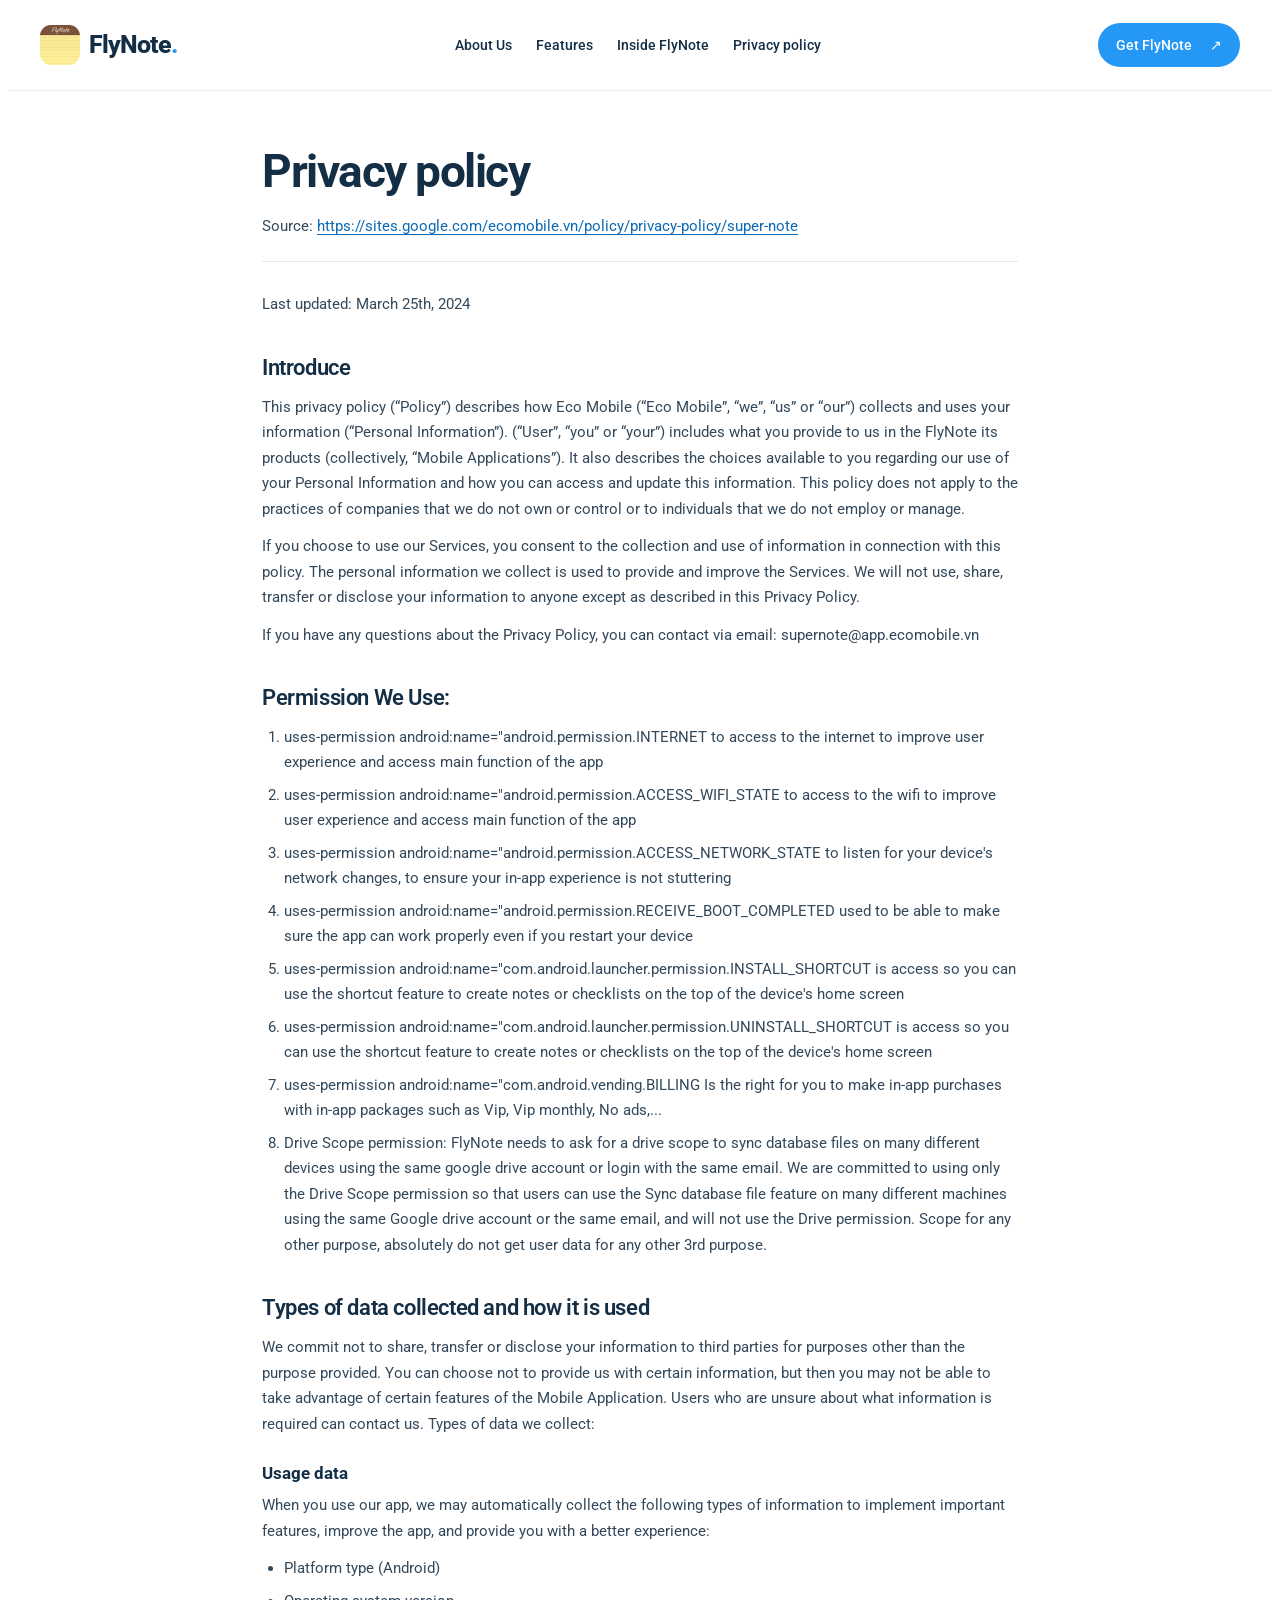
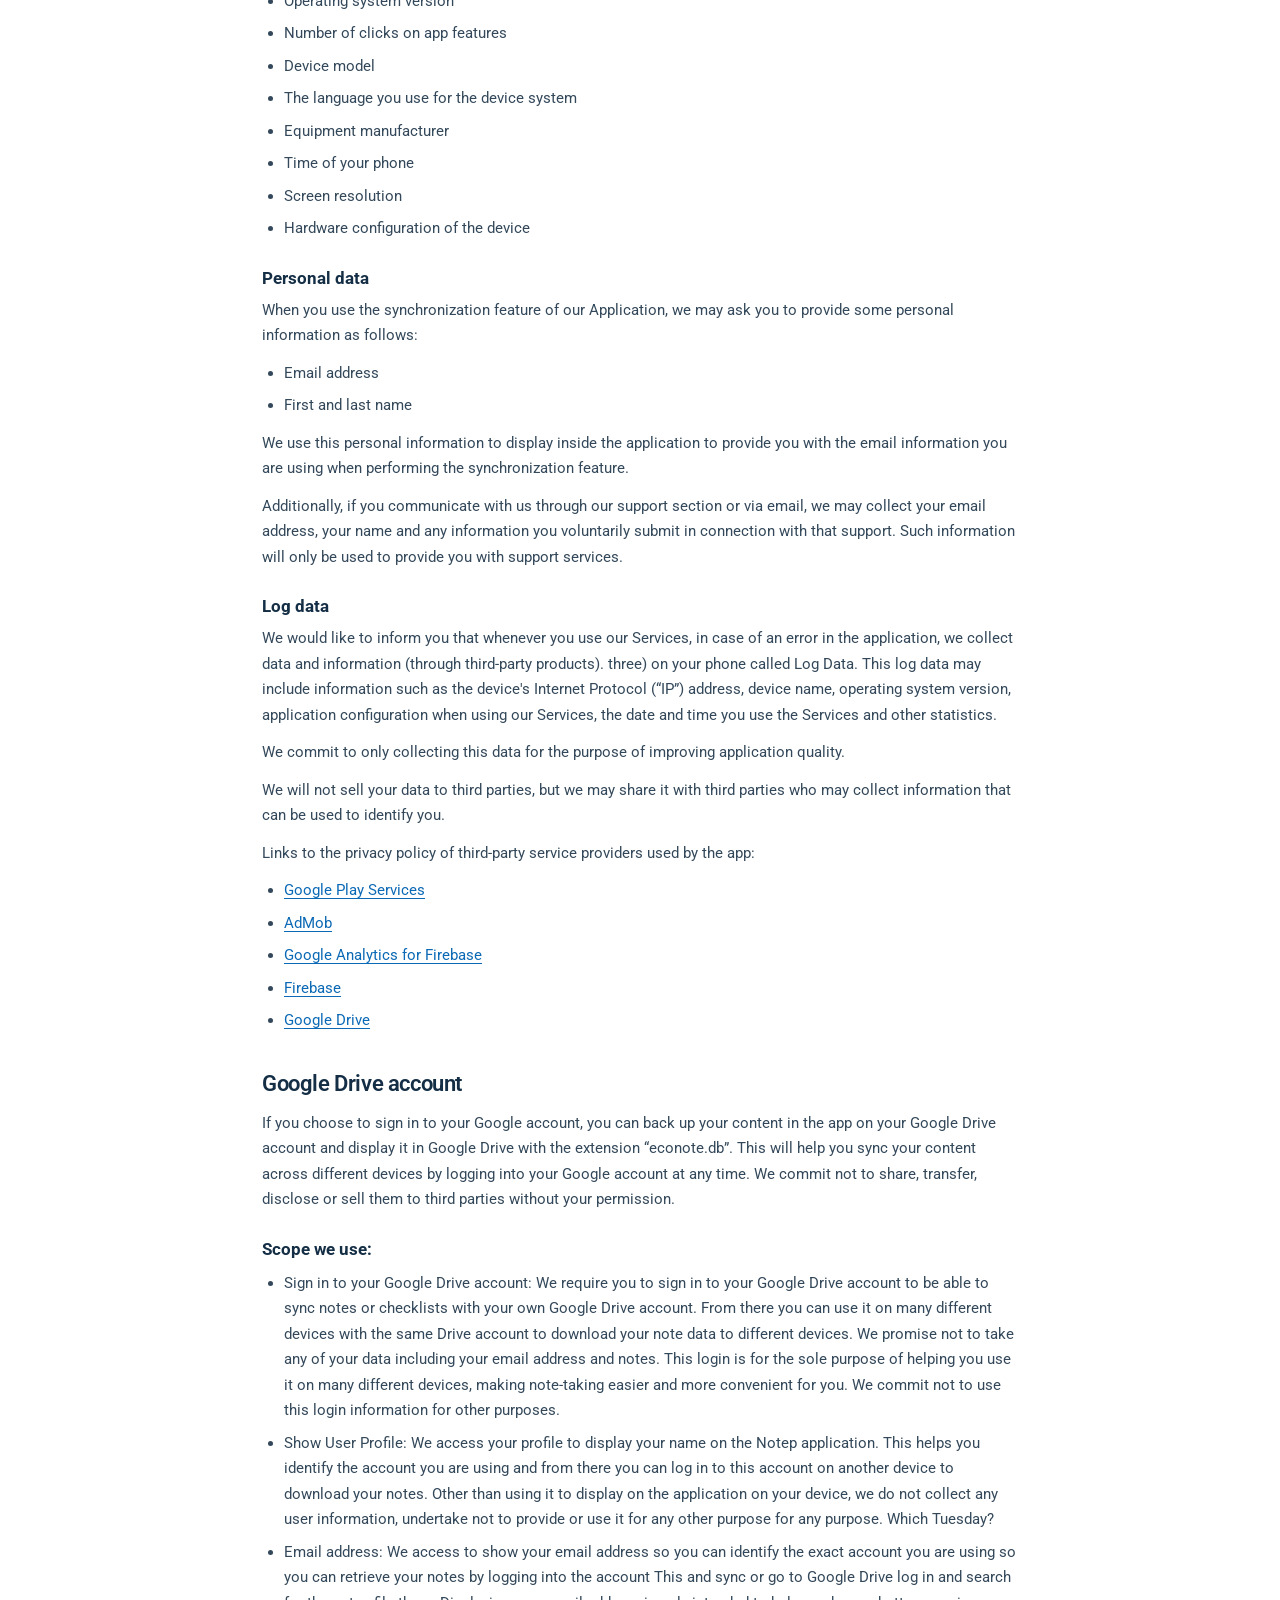
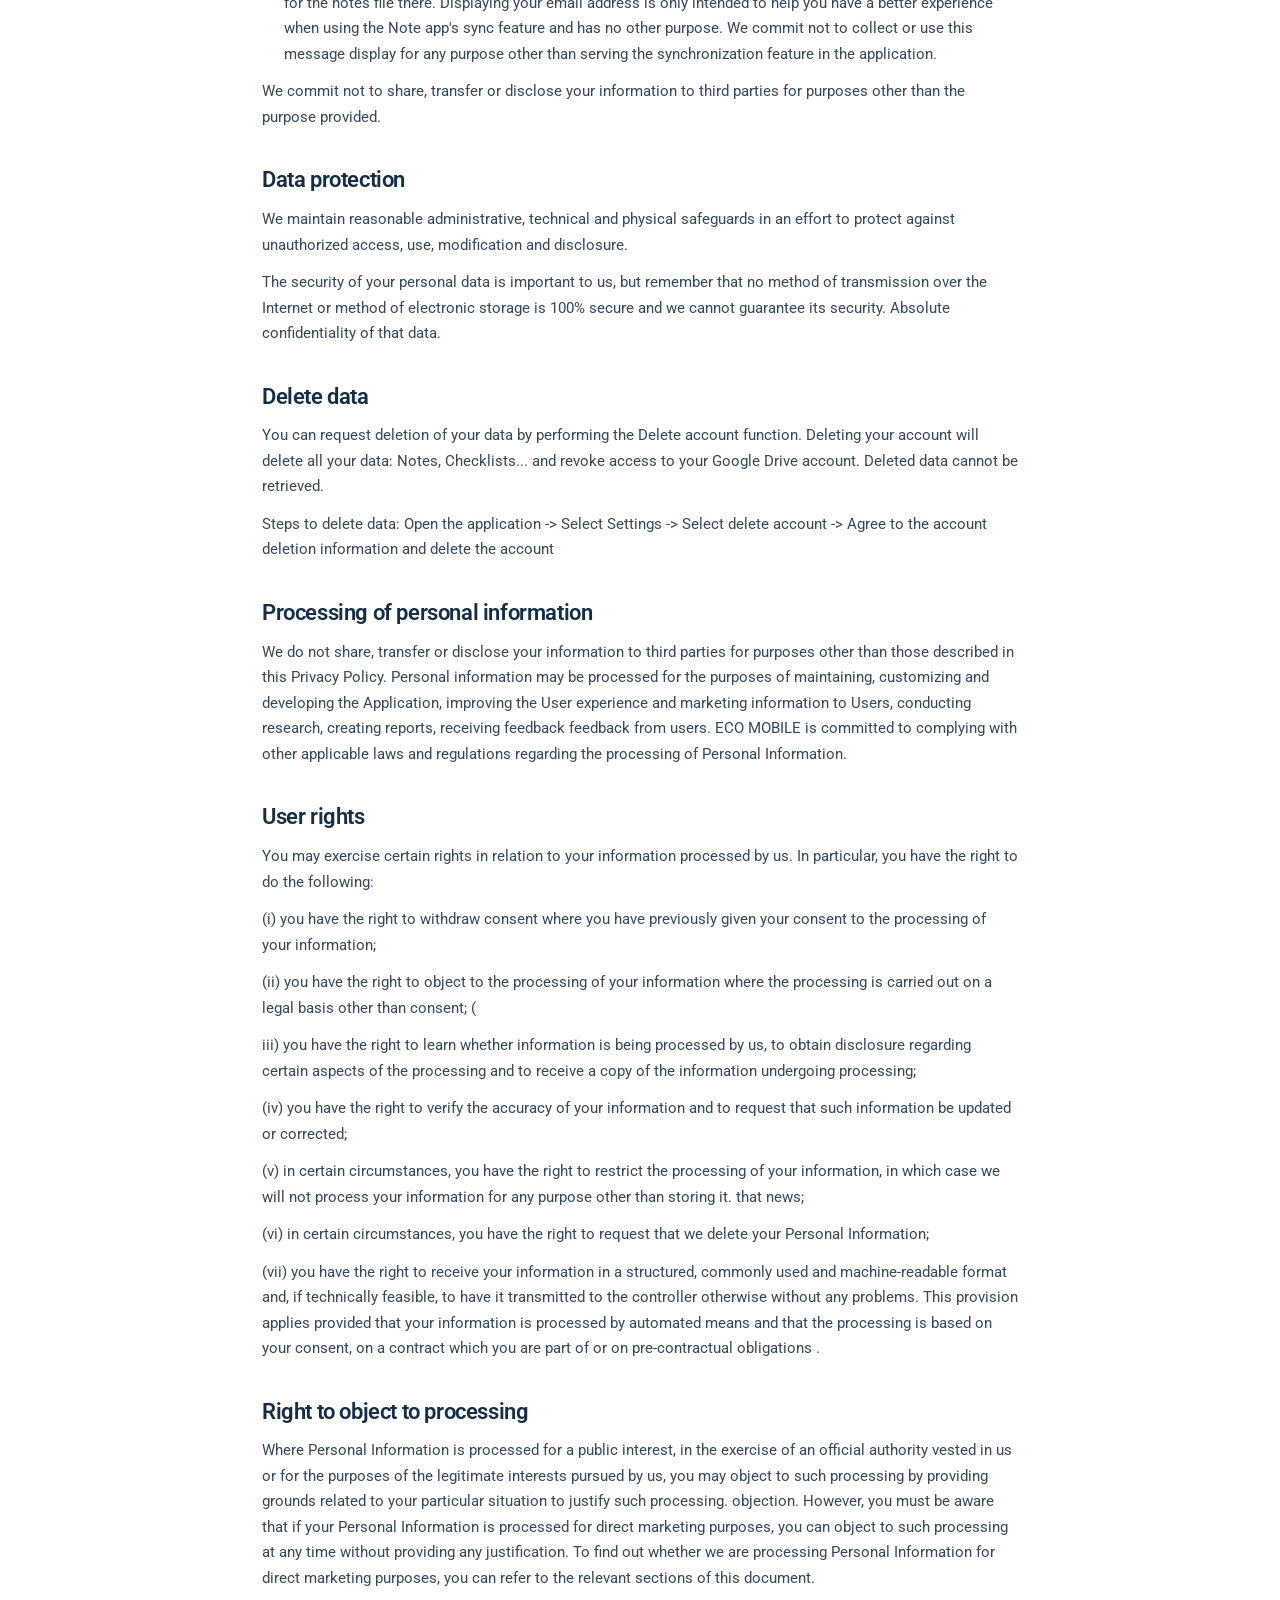
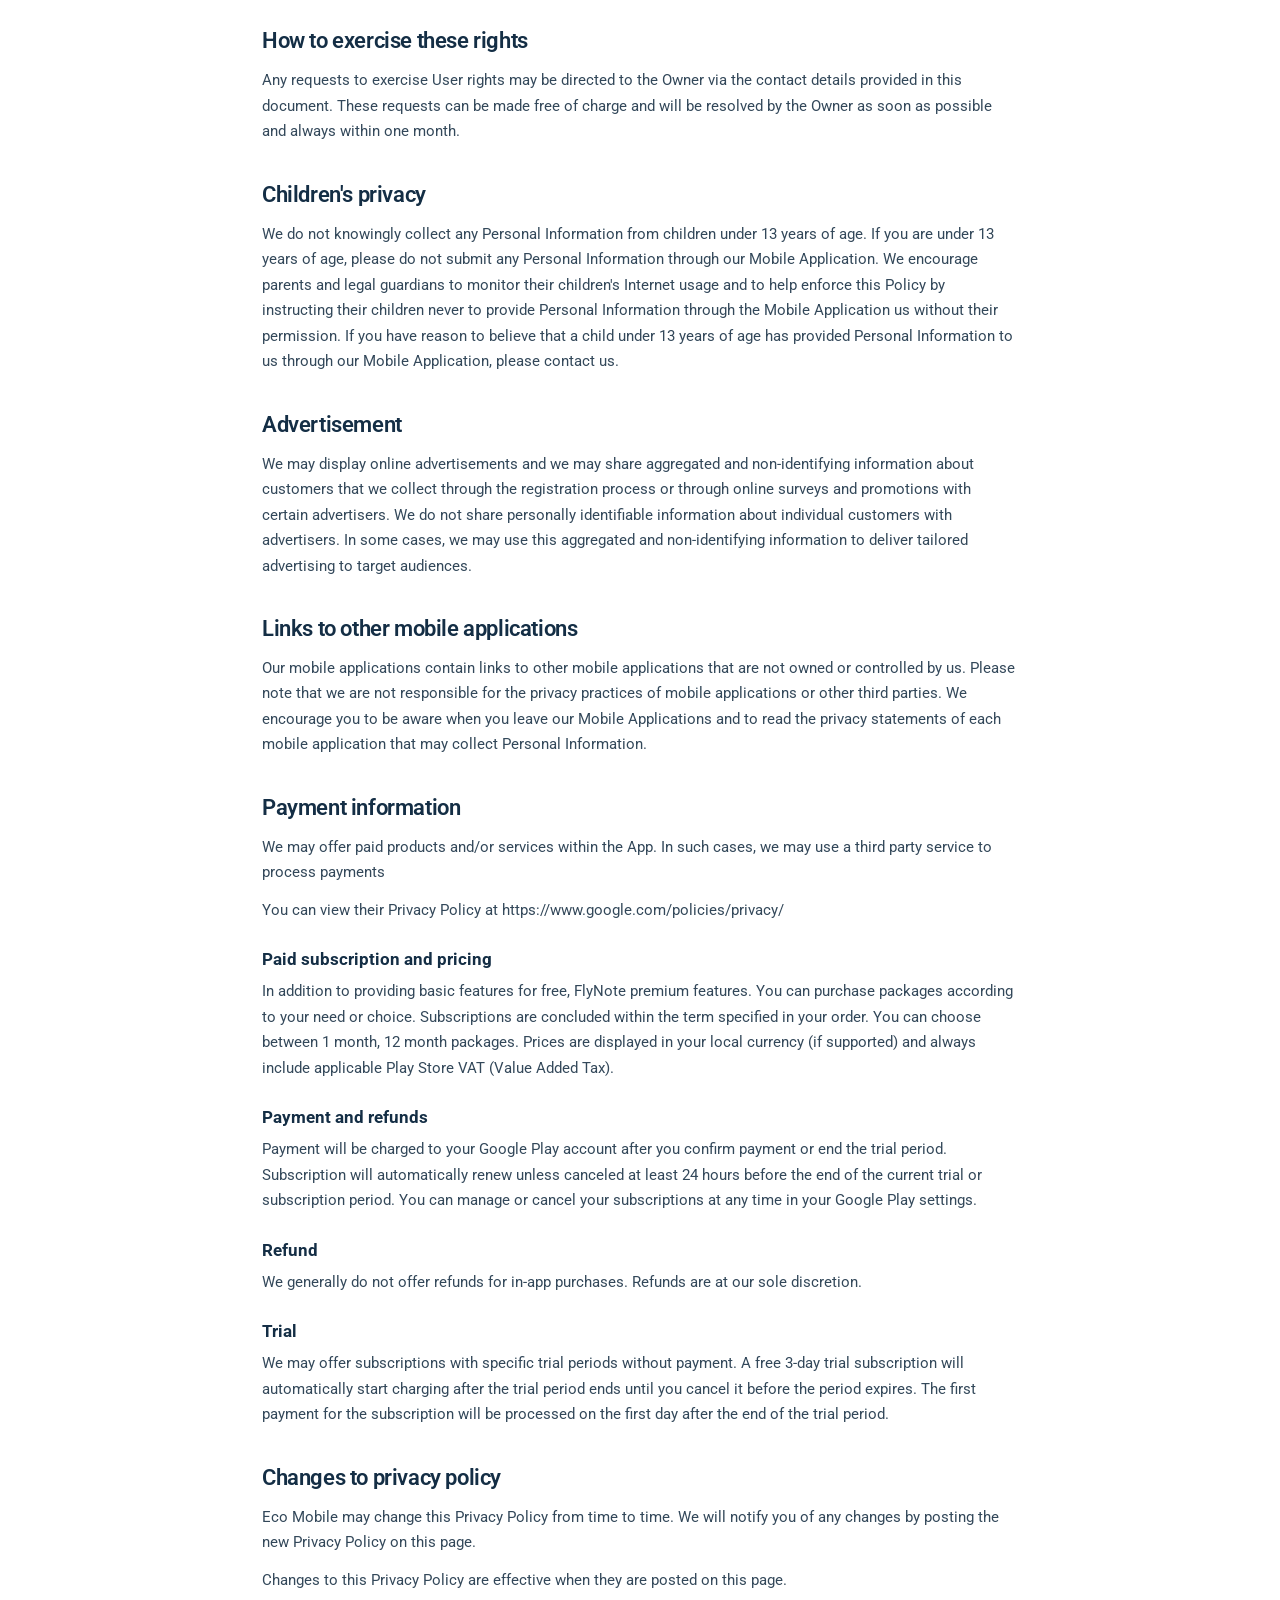
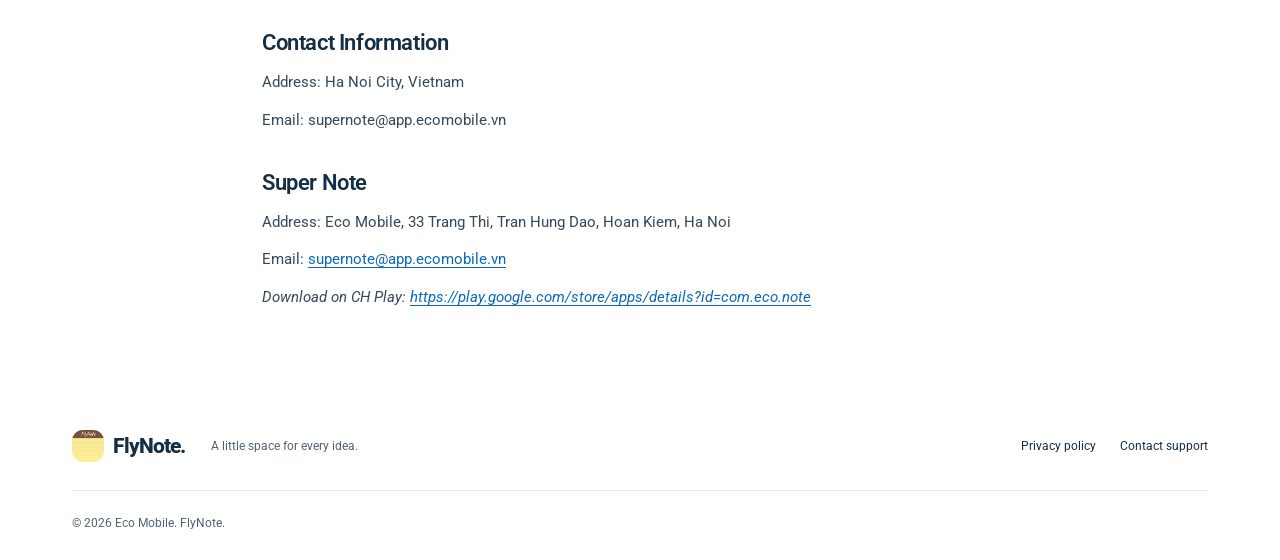
==== privacy-policy/index.html @ f32309ac "Add static /privacy-policy page, link to it from home" ====
<!doctype html>
<html lang="en">
  <head>
    <meta charset="utf-8" />
    <meta name="viewport" content="width=device-width,initial-scale=1" />
    <title>Privacy policy — FlyNote</title>
    <meta name="description" content="FlyNote privacy policy by Eco Mobile: data we collect, permissions we use and how to delete your data." />
    <meta name="theme-color" content="#2597F5" />
    <link rel="icon" href="/images/logo.webp" />
    <link rel="preconnect" href="https://fonts.googleapis.com" />
    <link rel="preconnect" href="https://fonts.gstatic.com" crossorigin />
    <link href="https://fonts.googleapis.com/css2?family=Roboto:wght@400;500;600;700;800&display=swap" rel="stylesheet" />
    <link rel="stylesheet" href="/style.css" />
  </head>
  <body>
    <a class="skip" href="#main">Skip to content</a>
    <header class="header">
      <a class="brand" href="/" aria-label="FlyNote home"
        ><img src="/images/logo.webp" width="40" height="40" alt="" /><span
          >FlyNote<span class="brand-dot">.</span></span
        ></a
      >
      <nav aria-label="Main navigation">
        <a href="/#notes">About Us</a><a href="/#tools">Features</a
        ><a href="/#showcase">Inside FlyNote</a
        ><a href="/privacy-policy" aria-current="page">Privacy policy</a>
      </nav>
      <a class="button small" href="https://play.google.com/store/apps/details?id=com.eco.note"
        >Get FlyNote <span aria-hidden="true">↗</span></a
      >
    </header>
    <main id="main" class="legal wrap">
      <h1>Privacy policy</h1>
      <p class="legal-source">
        Source:
        <a href="https://sites.google.com/ecomobile.vn/policy/privacy-policy/super-note" target="_blank" rel="noopener">https://sites.google.com/ecomobile.vn/policy/privacy-policy/super-note</a>
      </p>
<p>Last updated: March 25th, 2024</p><h2>Introduce</h2><p>This privacy policy (“Policy”) describes how Eco Mobile (“Eco Mobile”, “we”, “us” or “our”) collects and uses your information (“Personal Information”). (“User”, “you” or “your”) includes what you provide to us in the FlyNote its products (collectively, “Mobile Applications”). It also describes the choices available to you regarding our use of your Personal Information and how you can access and update this information. This policy does not apply to the practices of companies that we do not own or control or to individuals that we do not employ or manage.</p><p>If you choose to use our Services, you consent to the collection and use of information in connection with this policy. The personal information we collect is used to provide and improve the Services. We will not use, share, transfer or disclose your information to anyone except as described in this Privacy Policy.</p><p>If you have any questions about the Privacy Policy, you can contact via email: supernote@app.ecomobile.vn</p><h2>Permission We Use:</h2><ol><li><p>uses-permission android:name=&quot;android.permission.INTERNET to access to the internet to improve user experience and access main function of the app</p></li><li><p>uses-permission android:name=&quot;android.permission.ACCESS_WIFI_STATE to access to the wifi to improve user experience and access main function of the app</p></li><li><p>uses-permission android:name=&quot;android.permission.ACCESS_NETWORK_STATE to listen for your device&#39;s network changes, to ensure your in-app experience is not stuttering</p></li><li><p>uses-permission android:name=&quot;android.permission.RECEIVE_BOOT_COMPLETED used to be able to make sure the app can work properly even if you restart your device</p></li><li><p>uses-permission android:name=&quot;com.android.launcher.permission.INSTALL_SHORTCUT is access so you can use the shortcut feature to create notes or checklists on the top of the device&#39;s home screen</p></li><li><p>uses-permission android:name=&quot;com.android.launcher.permission.UNINSTALL_SHORTCUT is access so you can use the shortcut feature to create notes or checklists on the top of the device&#39;s home screen</p></li><li><p>uses-permission android:name=&quot;com.android.vending.BILLING Is the right for you to make in-app purchases with in-app packages such as Vip, Vip monthly, No ads,...</p></li><li><p>Drive Scope permission: FlyNote needs to ask for a drive scope to sync database files on many different devices using the same google drive account or login with the same email. We are committed to using only the Drive Scope permission so that users can use the Sync database file feature on many different machines using the same Google drive account or the same email, and will not use the Drive permission. Scope for any other purpose, absolutely do not get user data for any other 3rd purpose.</p></li></ol><h2>Types of data collected and how it is used</h2><p>We commit not to share, transfer or disclose your information to third parties for purposes other than the purpose provided. You can choose not to provide us with certain information, but then you may not be able to take advantage of certain features of the Mobile Application. Users who are unsure about what information is required can contact us. Types of data we collect:</p><h3>Usage data</h3><p>When you use our app, we may automatically collect the following types of information to implement important features, improve the app, and provide you with a better experience:</p><ul><li><p>Platform type (Android)</p></li><li><p>Operating system version</p></li><li><p>Number of clicks on app features</p></li><li><p>Device model</p></li><li><p>The language you use for the device system</p></li><li><p>Equipment manufacturer</p></li><li><p>Time of your phone</p></li><li><p>Screen resolution</p></li><li><p>Hardware configuration of the device</p></li></ul><h3>Personal data</h3><p>When you use the synchronization feature of our Application, we may ask you to provide some personal information as follows:</p><ul><li><p>Email address</p></li><li><p>First and last name</p></li></ul><p>We use this personal information to display inside the application to provide you with the email information you are using when performing the synchronization feature.</p><p>Additionally, if you communicate with us through our support section or via email, we may collect your email address, your name and any information you voluntarily submit in connection with that support. Such information will only be used to provide you with support services.</p><h3>Log data</h3><p>We would like to inform you that whenever you use our Services, in case of an error in the application, we collect data and information (through third-party products). three) on your phone called Log Data. This log data may include information such as the device&#39;s Internet Protocol (“IP”) address, device name, operating system version, application configuration when using our Services, the date and time you use the Services and other statistics.</p><p>We commit to only collecting this data for the purpose of improving application quality.</p><p>We will not sell your data to third parties, but we may share it with third parties who may collect information that can be used to identify you.</p><p>Links to the privacy policy of third-party service providers used by the app:</p><ul><li><p><a href="https://policies.google.com/privacy" target="_blank" rel="noopener">Google Play Services</a></p></li><li><p><a href="https://support.google.com/admob/answer/6128543" target="_blank" rel="noopener">AdMob</a></p></li><li><p><a href="https://firebase.google.com/policies/analytics" target="_blank" rel="noopener">Google Analytics for Firebase</a></p></li><li><p><a href="https://firebase.google.com/support/privacy/" target="_blank" rel="noopener">Firebase</a></p></li><li><p><a href="https://support.google.com/drive/answer/2450387" target="_blank" rel="noopener">Google Drive</a></p></li></ul><h2>Google Drive account</h2><p>If you choose to sign in to your Google account, you can back up your content in the app on your Google Drive account and display it in Google Drive with the extension “econote.db”. This will help you sync your content across different devices by logging into your Google account at any time. We commit not to share, transfer, disclose or sell them to third parties without your permission.</p><h3>Scope we use:</h3><ul><li><p>Sign in to your Google Drive account: We require you to sign in to your Google Drive account to be able to sync notes or checklists with your own Google Drive account. From there you can use it on many different devices with the same Drive account to download your note data to different devices. We promise not to take any of your data including your email address and notes. This login is for the sole purpose of helping you use it on many different devices, making note-taking easier and more convenient for you. We commit not to use this login information for other purposes.</p></li><li><p>Show User Profile: We access your profile to display your name on the Notep application. This helps you identify the account you are using and from there you can log in to this account on another device to download your notes. Other than using it to display on the application on your device, we do not collect any user information, undertake not to provide or use it for any other purpose for any purpose. Which Tuesday?</p></li><li><p>Email address: We access to show your email address so you can identify the exact account you are using so you can retrieve your notes by logging into the account This and sync or go to Google Drive log in and search for the notes file there. Displaying your email address is only intended to help you have a better experience when using the Note app&#39;s sync feature and has no other purpose. We commit not to collect or use this message display for any purpose other than serving the synchronization feature in the application.</p></li></ul><p>We commit not to share, transfer or disclose your information to third parties for purposes other than the purpose provided.</p><h2>Data protection</h2><p>We maintain reasonable administrative, technical and physical safeguards in an effort to protect against unauthorized access, use, modification and disclosure.</p><p>The security of your personal data is important to us, but remember that no method of transmission over the Internet or method of electronic storage is 100% secure and we cannot guarantee its security. Absolute confidentiality of that data.</p><h2>Delete data</h2><p>You can request deletion of your data by performing the Delete account function. Deleting your account will delete all your data: Notes, Checklists... and revoke access to your Google Drive account. Deleted data cannot be retrieved.</p><p>Steps to delete data: Open the application -&gt; Select Settings -&gt; Select delete account -&gt; Agree to the account deletion information and delete the account</p><h2>Processing of personal information</h2><p>We do not share, transfer or disclose your information to third parties for purposes other than those described in this Privacy Policy. Personal information may be processed for the purposes of maintaining, customizing and developing the Application, improving the User experience and marketing information to Users, conducting research, creating reports, receiving feedback feedback from users. ECO MOBILE is committed to complying with other applicable laws and regulations regarding the processing of Personal Information.</p><h2>User rights</h2><p>You may exercise certain rights in relation to your information processed by us. In particular, you have the right to do the following:</p><p>(i) you have the right to withdraw consent where you have previously given your consent to the processing of your information;</p><p>(ii) you have the right to object to the processing of your information where the processing is carried out on a legal basis other than consent; (</p><p>iii) you have the right to learn whether information is being processed by us, to obtain disclosure regarding certain aspects of the processing and to receive a copy of the information undergoing processing;</p><p>(iv) you have the right to verify the accuracy of your information and to request that such information be updated or corrected;</p><p>(v) in certain circumstances, you have the right to restrict the processing of your information, in which case we will not process your information for any purpose other than storing it. that news;</p><p>(vi) in certain circumstances, you have the right to request that we delete your Personal Information;</p><p>(vii) you have the right to receive your information in a structured, commonly used and machine-readable format and, if technically feasible, to have it transmitted to the controller otherwise without any problems. This provision applies provided that your information is processed by automated means and that the processing is based on your consent, on a contract which you are part of or on pre-contractual obligations .</p><h2>Right to object to processing</h2><p>Where Personal Information is processed for a public interest, in the exercise of an official authority vested in us or for the purposes of the legitimate interests pursued by us, you may object to such processing by providing grounds related to your particular situation to justify such processing. objection. However, you must be aware that if your Personal Information is processed for direct marketing purposes, you can object to such processing at any time without providing any justification. To find out whether we are processing Personal Information for direct marketing purposes, you can refer to the relevant sections of this document.</p><h2>How to exercise these rights</h2><p>Any requests to exercise User rights may be directed to the Owner via the contact details provided in this document. These requests can be made free of charge and will be resolved by the Owner as soon as possible and always within one month.</p><h2>Children&#39;s privacy</h2><p>We do not knowingly collect any Personal Information from children under 13 years of age. If you are under 13 years of age, please do not submit any Personal Information through our Mobile Application. We encourage parents and legal guardians to monitor their children&#39;s Internet usage and to help enforce this Policy by instructing their children never to provide Personal Information through the Mobile Application us without their permission. If you have reason to believe that a child under 13 years of age has provided Personal Information to us through our Mobile Application, please contact us.</p><h2>Advertisement</h2><p>We may display online advertisements and we may share aggregated and non-identifying information about customers that we collect through the registration process or through online surveys and promotions with certain advertisers. We do not share personally identifiable information about individual customers with advertisers. In some cases, we may use this aggregated and non-identifying information to deliver tailored advertising to target audiences.</p><h2>Links to other mobile applications</h2><p>Our mobile applications contain links to other mobile applications that are not owned or controlled by us. Please note that we are not responsible for the privacy practices of mobile applications or other third parties. We encourage you to be aware when you leave our Mobile Applications and to read the privacy statements of each mobile application that may collect Personal Information.</p><h2>Payment information</h2><p>We may offer paid products and/or services within the App. In such cases, we may use a third party service to process payments</p><p>You can view their Privacy Policy at https://www.google.com/policies/privacy/</p><h3>Paid subscription and pricing</h3><p>In addition to providing basic features for free, FlyNote premium features. You can purchase packages according to your need or choice. Subscriptions are concluded within the term specified in your order. You can choose between 1 month, 12 month packages. Prices are displayed in your local currency (if supported) and always include applicable Play Store VAT (Value Added Tax).</p><h3>Payment and refunds</h3><p>Payment will be charged to your Google Play account after you confirm payment or end the trial period. Subscription will automatically renew unless canceled at least 24 hours before the end of the current trial or subscription period. You can manage or cancel your subscriptions at any time in your Google Play settings.</p><h3>Refund</h3><p>We generally do not offer refunds for in-app purchases. Refunds are at our sole discretion.</p><h3>Trial</h3><p>We may offer subscriptions with specific trial periods without payment. A free 3-day trial subscription will automatically start charging after the trial period ends until you cancel it before the period expires. The first payment for the subscription will be processed on the first day after the end of the trial period.</p><h2>Changes to privacy policy</h2><p>Eco Mobile may change this Privacy Policy from time to time. We will notify you of any changes by posting the new Privacy Policy on this page.</p><p>Changes to this Privacy Policy are effective when they are posted on this page.</p><h2>Contact Information</h2><p>Address: Ha Noi City, Vietnam </p><p>Email: supernote@app.ecomobile.vn</p><h2>Super Note </h2><p>Address: Eco Mobile, 33 Trang Thi, Tran Hung Dao, Hoan Kiem, Ha Noi</p><p>Email: <a href="mailto:supernote@app.ecomobile.vn" target="_blank" rel="noopener">supernote@app.ecomobile.vn</a></p><p class="legal-note">Download on CH Play: <a href="https://play.google.com/store/apps/details?id=com.eco.note" target="_blank" rel="noopener">https://play.google.com/store/apps/details?id=com.eco.note</a></p>
    </main>
    <footer class="wrap">
      <div class="footer-top">
        <a class="brand" href="/"
          ><img src="/images/logo.webp" width="32" height="32" alt="" /><span
            >FlyNote.</span
          ></a
        >
        <p>A little space for every idea.</p>
        <div>
          <a href="/privacy-policy">Privacy policy</a
          ><a href="mailto:supernote@app.ecomobile.vn">Contact support</a>
        </div>
      </div>
      <div class="footer-bottom"><span>© 2026 Eco Mobile. FlyNote.</span></div>
    </footer>
  </body>
</html>
---- style.css ----
:root {
  --main: #2597f5;
  --cream: #fff2d6;
  --pale: #d3eafd;
  --sky: #46adff;
  --yellow: #ffb71b;
  --white: #fff;
  --ink: #142e45;
  --muted: #516272;
  --heading-l: 700 1.5rem/2.5rem Roboto, sans-serif;
  --heading-m: 700 1.25rem/2rem Roboto, sans-serif;
  --heading-s: 700 1.0625rem/1.25rem Roboto, sans-serif;
  --heading-xs: 700 0.875rem/1.125rem Roboto, sans-serif;
  --body: 400 1rem/1.25rem Roboto, sans-serif;
  --body-small: 400 0.75rem/1rem Roboto, sans-serif;
  --caption: 400 0.75rem/1.125rem Roboto, sans-serif;
  --caption-small: 400 0.625rem/1rem Roboto, sans-serif;
  --button: 500 1.125rem/1.5rem Roboto, sans-serif;
  --button-medium: 500 0.875rem/1.25rem Roboto, sans-serif;
  --button-small: 500 0.75rem/1.5rem Roboto, sans-serif;
  --placeholder: 400 0.875rem/1.125rem Roboto, sans-serif;
}
* {
  box-sizing: border-box;
}
html {
  scroll-behavior: smooth;
  scroll-padding-top: 100px;
}
body {
  margin: 0;
  color: var(--ink);
  background: white;
  font-family: Roboto, Arial, sans-serif;
  font-size: 16px;
  line-height: 1.5;
}
a {
  color: inherit;
  text-decoration: none;
}
a:focus-visible {
  outline: 3px solid #105c9c;
  outline-offset: 5px;
}
img {
  display: block;
  max-width: 100%;
  height: auto;
}
h1,
h2,
h3,
h4,
p {
  margin: 0;
}
button,
a {
  -webkit-tap-highlight-color: transparent;
}
.wrap {
  max-width: 1200px;
  margin: 0 auto;
  padding-left: 32px;
  padding-right: 32px;
}
.skip {
  position: absolute;
  left: 12px;
  top: -80px;
  background: var(--ink);
  color: white;
  padding: 12px;
  z-index: 100;
}
.skip:focus {
  top: 10px;
}
.header {
  max-width: 1264px;
  padding: 23px 32px;
  margin: auto;
  display: flex;
  align-items: center;
  justify-content: space-between;
  gap: 28px;
  border-bottom: 1px solid #e8edf0;
}
.brand {
  display: flex;
  align-items: center;
  gap: 9px;
  font-size: 25px;
  font-weight: 800;
  letter-spacing: -1px;
  white-space: nowrap;
}
.brand img {
  border-radius: 11px;
}
.brand-dot {
  color: var(--main);
}
nav {
  display: flex;
  gap: 32px;
  font-size: 14px;
  font-weight: 500;
}
nav a:hover,
.text-link:hover,
footer a:hover {
  color: #0b69b5;
}
.button {
  background: var(--main);
  color: #102c43;
  display: inline-flex;
  align-items: center;
  justify-content: center;
  gap: 25px;
  padding: 17px 24px;
  border-radius: 9px;
  font: var(--button);
  white-space: normal;
  transition:
    background 0.15s,
    transform 0.15s;
  text-align: center;
}
.button:hover {
  background: #55aff8;
  transform: translateY(-2px);
}
.button.small {
  font: var(--button-medium);
  padding: 12px 18px;
  gap: 18px;
}
.hero {
  display: grid;
  grid-template-columns: 1.05fr 1fr;
  gap: 60px;
  padding-top: 66px;
  padding-bottom: 62px;
  align-items: center;
}
.eyebrow {
  font-size: 12px;
  line-height: 18px;
  font-weight: 700;
  letter-spacing: 1.65px;
  display: flex;
  align-items: center;
  gap: 10px;
}
.tiny-line {
  height: 2px;
  width: 25px;
  background: var(--main);
}
h1 {
  font-size: clamp(42px, 4.65vw, 66px);
  line-height: 1.06;
  letter-spacing: -3px;
  font-weight: 700;
  margin: 23px 0;
}
h1 span {
  color: #157ccf;
}
p.intro {
  font-size: 17px;
  line-height: 1.65;
  color: var(--muted);
  max-width: 435px;
}
.hero-actions {
  display: flex;
  gap: 24px;
  align-items: center;
  margin-top: 31px;
}
.text-link {
  font-size: 14px;
  font-weight: 600;
  display: inline-flex;
  align-items: center;
  gap: 12px;
}
.hero-bottom {
  display: flex;
  align-items: center;
  gap: 11px;
  border-top: 1px solid #e3e9ed;
  padding-top: 24px;
  margin-top: 37px;
}
.hero-bottom img {
  border-radius: 10px;
}
.hero-bottom p {
  font-size: 12px;
  line-height: 1.6;
}
.hero-bottom strong {
  font-weight: 500;
}
.hero-bottom span {
  color: var(--muted);
}
.hero-visual {
  background: var(--pale);
  border-radius: 24px;
  padding: 24px 24px 20px;
  min-width: 0;
}
.visual-top,
.visual-bottom {
  display: flex;
  justify-content: space-between;
  align-items: center;
  gap: 16px;
}
.visual-top {
  font-size: 10px;
  font-weight: 700;
  letter-spacing: 1.5px;
}
.visual-top > span:last-child {
  font-size: 33px;
  color: #136cae;
  line-height: 1;
}
.product-image {
  margin: 20px auto;
  max-width: 260px;
  border-radius: 18px;
  overflow: hidden;
  box-shadow: 0 16px 35px #2c64961f;
}
.product-image img {
  width: 100%;
  height: auto;
}
.visual-bottom {
  font-size: 11px;
  font-weight: 500;
}
.feature-strip {
  border-top: 1px solid #e1eaf1;
  border-bottom: 1px solid #e1eaf1;
  padding: 25px 0;
}
.feature-strip .wrap {
  display: flex;
  align-items: center;
  justify-content: space-between;
  gap: 15px;
  font-size: 18px;
  font-weight: 500;
}
.asterisk {
  color: #0d79ce;
  font-size: 24px;
}
.section {
  padding-top: 88px;
  padding-bottom: 80px;
}
.section-heading {
  display: flex;
  align-items: flex-end;
  justify-content: space-between;
  gap: 35px;
  margin-bottom: 38px;
}
h2 {
  font-size: 40px;
  line-height: 1.13;
  letter-spacing: -1.5px;
  font-weight: 600;
}
.section-heading h2,
.voice-section h2,
.everyday h2 {
  margin-top: 17px;
}
.section-heading > p {
  font-size: 16px;
  color: var(--muted);
  line-height: 1.6;
  padding-bottom: 4px;
}
.cards {
  display: grid;
  grid-template-columns: repeat(3, 1fr);
  gap: 20px;
}
.feature-card {
  border-radius: 18px;
  padding: 28px 25px 0;
  overflow: hidden;
  min-width: 0;
}
.blue {
  background: var(--pale);
}
.cream {
  background: var(--cream);
}
.white {
  background: #f6f8fa;
  border: 1px solid #e5eaed;
}
.card-number {
  font-size: 11px;
  font-weight: 600;
  letter-spacing: 1.2px;
  margin-bottom: 16px;
}
.feature-card h3 {
  font: var(--heading-l);
  letter-spacing: -0.5px;
}
.feature-card > p {
  font: var(--body);
  color: #415767;
  min-height: 65px;
  margin-top: 7px;
}
.note-example {
  margin-top: 29px;
  background: #fff;
  border-radius: 9px 9px 0 0;
  padding: 20px 18px 23px;
  min-height: 205px;
  box-shadow: 0 6px 16px #2346600b;
}
.note-meta {
  display: flex;
  justify-content: space-between;
  font-size: 9px;
  letter-spacing: 0.8px;
  font-weight: 700;
  color: #5c7280;
}
.note-example h4 {
  font-size: 16px;
  font-weight: 500;
  margin-top: 18px;
}
.note-example p {
  font-size: 12px;
  line-height: 1.6;
  margin-top: 10px;
  color: var(--muted);
}
.note-lines {
  height: 1px;
  background: #e4edf3;
  margin-top: 14px;
}
.checklist h4 {
  margin-top: 0;
  margin-bottom: 18px;
}
.checklist > div {
  display: flex;
  gap: 8px;
  align-items: center;
  font-size: 12px;
  margin: 13px 0;
}
.check {
  width: 16px;
  height: 16px;
  border: 1.5px solid #657987;
  border-radius: 3px;
  flex-shrink: 0;
}
.check.checked {
  background: #ffe4a5;
  border: 0;
  color: #765310;
  text-align: center;
  font-weight: 700;
  line-height: 16px;
}
.checklist s {
  color: #6d767f;
}
.palette-example {
  padding-top: 30px;
}
.mini-note {
  background: #fff2d6;
  border-radius: 9px;
  padding: 22px 20px;
  transform: rotate(-4deg);
  margin: 0 9px 18px;
  min-height: 126px;
}
.mini-note > span {
  font-size: 16px;
  font-weight: 500;
}
.mini-note p {
  font-size: 12px;
  line-height: 1.6;
  margin-top: 12px;
}
.swatches {
  display: flex;
  justify-content: center;
  gap: 10px;
  padding: 5px 0 21px;
}
.swatches i {
  width: 24px;
  height: 24px;
  border-radius: 50%;
  background: var(--yellow);
}
.swatches i:nth-child(2) {
  background: var(--main);
}
.swatches i:nth-child(3) {
  background: var(--pale);
}
.swatches i:nth-child(4) {
  background: var(--cream);
  outline: 1px solid #a38a50;
  outline-offset: 3px;
}
.swatches i:nth-child(5) {
  background: white;
  border: 1px solid #c7d2da;
}
.example-caption {
  font: var(--caption);
  color: var(--muted);
  margin-top: 14px;
}
.voice-section {
  background: #eff7fe;
  padding: 70px 0;
}
.voice-grid {
  display: grid;
  grid-template-columns: 1fr 1fr;
  gap: 95px;
  align-items: center;
}
.voice-description {
  color: var(--muted);
  font-size: 16px;
  line-height: 1.6;
  margin: 21px 0 26px;
  max-width: 410px;
}
.voice-steps {
  list-style: none;
  padding: 0;
  margin: 0;
}
.voice-steps li {
  display: flex;
  gap: 20px;
  align-items: flex-start;
  padding: 24px 0;
  border-bottom: 1px solid #c9ddec;
}
.voice-steps li:first-child {
  padding-top: 0;
}
.voice-steps li:last-child {
  border: 0;
  padding-bottom: 0;
}
.step-icon {
  background: var(--white);
  width: 43px;
  height: 43px;
  display: flex;
  align-items: center;
  justify-content: center;
  border-radius: 12px;
  font-weight: 600;
  font-size: 13px;
  color: #176ba9;
  flex-shrink: 0;
}
.voice-steps h3 {
  font: var(--heading-s);
  margin-bottom: 9px;
}
.voice-steps p {
  font: var(--body);
  color: var(--muted);
}
.everyday {
  display: grid;
  grid-template-columns: 1fr 1.05fr;
  gap: 94px;
  align-items: center;
}
.widget-visual {
  background: var(--cream);
  border-radius: 22px;
  padding: 30px;
  display: flex;
  justify-content: center;
}
.widget-visual img {
  max-width: 285px;
  border-radius: 16px;
}
.everyday .intro {
  font-size: 16px;
  margin-top: 20px;
  margin-bottom: 28px;
}
.utility {
  display: flex;
  gap: 15px;
  margin-top: 23px;
}
.utility > span {
  background: #edf6fe;
  display: flex;
  align-items: center;
  justify-content: center;
  width: 38px;
  height: 38px;
  border-radius: 10px;
  flex-shrink: 0;
  font-size: 24px;
  color: #176cae;
}
.utility h3 {
  font: var(--heading-s);
  margin-bottom: 7px;
}
.utility p {
  font: var(--body);
  color: var(--muted);
}
.closing {
  background: var(--main);
  border-radius: 24px;
  text-align: center;
  padding: 47px 32px 43px;
  display: flex;
  flex-direction: column;
  align-items: center;
  max-width: 1136px;
}
.closing > img {
  border-radius: 18px;
  margin-bottom: 20px;
  box-shadow: 0 0 0 1px #ffffff55;
}
.closing h2 {
  font-size: 54px;
  letter-spacing: -2px;
  margin: 16px 0;
  color: #102d45;
}
.closing > p:not(.eyebrow) {
  font-size: 16px;
  margin-bottom: 23px;
}
.closing .dark {
  background: var(--ink);
  color: white;
  font-size: 16px;
}
.closing .dark:hover {
  background: #234c6c;
}
.closing small {
  font-size: 12px;
  margin-top: 16px;
  color: #102e47;
}
footer {
  padding-top: 48px;
  padding-bottom: 28px;
}
.footer-top {
  display: flex;
  align-items: center;
  gap: 26px;
  padding-bottom: 28px;
}
.footer-top .brand {
  font-size: 21px;
}
.footer-top p {
  font-size: 12px;
  color: var(--muted);
}
.footer-top > div {
  margin-left: auto;
  display: flex;
  gap: 24px;
  font-size: 12px;
}
.footer-bottom {
  border-top: 1px solid #e3e8ed;
  padding-top: 23px;
  display: flex;
  justify-content: space-between;
  gap: 25px;
  font-size: 12px;
  color: var(--muted);
}
.footer-bottom a {
  text-decoration: underline;
  text-underline-offset: 3px;
}
@media (min-width: 1450px) {
  .hero {
    padding-top: 80px;
    padding-bottom: 76px;
  }
}
@media (max-width: 1050px) {
  .hero {
    gap: 30px;
  }
  .hero-actions {
    align-items: flex-start;
    flex-direction: column;
    gap: 18px;
  }
  h1 {
    font-size: 54px;
  }
  .voice-grid,
  .everyday {
    gap: 45px;
  }
  .cards {
    gap: 14px;
  }
  .feature-card {
    padding-left: 20px;
    padding-right: 20px;
  }
  .feature-card h3 {
    font-size: 21px;
  }
  .closing {
    margin-left: 32px;
    margin-right: 32px;
  }
}
@media (max-width: 760px) {
  .wrap {
    padding-left: 22px;
    padding-right: 22px;
  }
  .header {
    padding: 17px 22px;
    gap: 16px;
  }
  .header nav {
    display: none;
  }
  .brand {
    font-size: 23px;
  }
  .brand img {
    width: 34px;
    height: 34px;
  }
  .button.small {
    padding: 11px 13px;
  }
  .hero {
    grid-template-columns: 1fr;
    padding-top: 43px;
    padding-bottom: 36px;
    gap: 35px;
  }
  h1 {
    font-size: 54px;
    letter-spacing: -2.5px;
    line-height: 1.04;
  }
  .hero-copy .intro {
    font-size: 16px;
    max-width: 430px;
  }
  .hero-actions {
    flex-direction: row;
    align-items: center;
    gap: 20px;
    flex-wrap: wrap;
  }
  .hero-actions .button {
    font-size: 16px;
    padding: 15px 18px;
  }
  .hero-actions .text-link {
    font-size: 13px;
  }
  .hero-bottom {
    margin-top: 26px;
    padding-top: 20px;
  }
  .hero-visual {
    padding: 18px 20px;
    max-width: 500px;
    width: 100%;
    margin: auto;
  }
  .product-image {
    max-width: 225px;
  }
  .visual-bottom {
    font-size: 10px;
  }
  .feature-strip {
    padding: 19px 0;
  }
  .feature-strip .wrap {
    font-size: 13px;
    gap: 10px;
    flex-wrap: wrap;
    justify-content: center;
  }
  .asterisk {
    font-size: 16px;
  }
  .section {
    padding-top: 53px;
    padding-bottom: 49px;
  }
  .section-heading {
    display: block;
    margin-bottom: 26px;
  }
  .section-heading > p {
    margin-top: 18px;
  }
  .section-heading > p br {
    display: none;
  }
  h2 {
    font-size: 34px;
    letter-spacing: -1px;
  }
  .cards {
    grid-template-columns: 1fr;
    gap: 20px;
  }
  .feature-card {
    padding: 26px 25px 0;
  }
  .feature-card > p {
    min-height: 0;
    max-width: 350px;
  }
  .note-example {
    margin-top: 24px;
  }
  .feature-card h3 {
    font: var(--heading-l);
  }
  .feature-card .palette-example {
    padding-bottom: 10px;
  }
  .voice-section {
    padding: 47px 0;
  }
  .voice-grid {
    grid-template-columns: 1fr;
    gap: 32px;
  }
  .voice-steps li {
    padding: 20px 0;
  }
  .everyday {
    grid-template-columns: 1fr;
    gap: 35px;
  }
  .widget-visual {
    order: 2;
    max-width: 500px;
    width: 100%;
    margin: auto;
  }
  .widget-visual img {
    max-width: 260px;
  }
  .everyday-copy {
    order: 1;
  }
  .closing {
    margin: 0 20px;
    padding: 36px 22px;
    border-radius: 20px;
  }
  .closing h2 {
    font-size: 43px;
  }
  .closing small {
    font-size: 12px;
    max-width: 250px;
  }
  .footer-top {
    flex-wrap: wrap;
    gap: 16px;
  }
  .footer-top > div {
    margin-left: 0;
    width: 100%;
    margin-top: 7px;
  }
  .footer-top p {
    font-size: 12px;
  }
  .footer-bottom {
    flex-direction: column;
    gap: 12px;
  }
  .eyebrow {
    font-size: 11px;
    letter-spacing: 1.3px;
  }
}
@media (prefers-reduced-motion: reduce) {
  html {
    scroll-behavior: auto;
  }
  .button {
    transition: none;
  }
  .button:hover {
    transform: none;
  }
}

/* Approved six-section revision */
.core-section {
  padding-bottom: 10px;
}
.core-grid {
  display: grid;
  grid-template-columns: 1fr 1fr;
  gap: 24px;
}
.core-card {
  display: grid;
  grid-template-columns: 1fr 190px;
  align-items: center;
  gap: 22px;
  padding: 30px;
  border-radius: 20px;
  min-width: 0;
  overflow: hidden;
}
.core-notes {
  background: var(--pale);
}
.core-checklists {
  background: var(--cream);
}
.core-card h3 {
  font: var(--heading-l);
  font-size: 28px;
  margin: 13px 0 12px;
}
.core-card p {
  font: var(--body);
  color: var(--muted);
  line-height: 1.5;
}
.core-card img {
  width: 190px;
  border-radius: 12px;
}
.core-card .card-number {
  display: block;
  margin: 0;
  font-size: 10px;
}
.tools-section {
  background: #eff7fe;
  padding: 70px 0;
}
.tools-grid {
  display: grid;
  grid-template-columns: repeat(3, 1fr);
  gap: 0 32px;
}
.tool-card {
  padding: 26px 0;
  border-top: 1px solid #c9ddec;
}
.tool-icon {
  display: flex;
  align-items: center;
  justify-content: center;
  width: 44px;
  height: 44px;
  border-radius: 12px;
  background: white;
  color: #176ba9;
  margin-bottom: 20px;
}
.tool-icon svg {
  width: 25px;
  height: 25px;
}
.tool-card h3 {
  font: var(--heading-m);
  margin-bottom: 9px;
}
.tool-card p {
  font: var(--body);
  line-height: 1.5;
  color: var(--muted);
  max-width: 320px;
}
@media (max-width: 1050px) {
  .core-card {
    grid-template-columns: 1fr 140px;
    padding: 24px;
    gap: 16px;
  }
  .core-card img {
    width: 140px;
  }
  .core-card h3 {
    font-size: 25px;
  }
}
@media (max-width: 760px) {
  .core-grid,
  .tools-grid {
    grid-template-columns: 1fr;
  }
  .core-card {
    grid-template-columns: 1fr 140px;
    padding: 24px 20px;
    gap: 15px;
  }
  .core-card p {
    font-size: 14px;
    line-height: 1.45;
  }
  .core-section {
    padding-bottom: 0;
  }
  .tools-section {
    padding: 48px 0;
  }
  .tool-card {
    padding: 24px 0;
  }
  .tool-card p {
    max-width: none;
  }
  .tool-card h3 {
    font: var(--heading-m);
  }
  .hero h1 {
    font-size: 43px;
    line-height: 1.1;
    letter-spacing: -1.6px;
  }
}
@media (max-width: 360px) {
  .core-card {
    grid-template-columns: 1fr;
  }
  .core-card img {
    width: 180px;
    margin: auto;
  }
}

/* Requested copy, color and screenshot carousel updates */
.hero-actions .button {
  color: #fff;
}
.closing .eyebrow,
.closing h2,
.closing > p,
.closing small {
  color: #fff;
}
.one-tap {
  white-space: nowrap;
}
.core-section .section-heading {
  flex-wrap: wrap;
}
.showcase-heading {
  text-align: center;
  margin-bottom: 32px;
}
.showcase-heading .eyebrow {
  justify-content: center;
  letter-spacing: 1.5px;
}
.showcase-heading h2 {
  margin-top: 16px;
}
.screenshot-carousel {
  background: #eff7fe;
  border-radius: 24px;
  padding: 32px;
  max-width: 830px;
  margin: auto;
}
.screenshot-track {
  display: flex;
  overflow-x: auto;
  scroll-snap-type: x mandatory;
  scrollbar-width: none;
  gap: 24px;
  border-radius: 16px;
}
.screenshot-track::-webkit-scrollbar {
  display: none;
}
.screenshot-slide {
  flex: 0 0 100%;
  scroll-snap-align: center;
  margin: 0;
  display: flex;
  flex-direction: column;
  align-items: center;
}
.screenshot-slide img {
  height: 480px;
  width: auto;
  max-width: 100%;
  object-fit: contain;
  border-radius: 16px;
}
.screenshot-slide figcaption {
  font-size: 14px;
  color: var(--muted);
  margin-top: 16px;
}
.carousel-controls {
  display: flex;
  align-items: center;
  justify-content: center;
  gap: 24px;
  margin-top: 22px;
}
.carousel-arrow {
  width: 44px;
  height: 44px;
  border-radius: 50%;
  border: 1px solid #bedaf1;
  background: white;
  color: var(--ink);
  font-size: 22px;
  cursor: pointer;
}
.carousel-arrow:hover {
  background: var(--pale);
}
.carousel-arrow:disabled {
  opacity: 0.4;
  cursor: default;
}
.carousel-arrow:focus-visible,
.screenshot-track:focus-visible {
  outline: 3px solid #176ba9;
  outline-offset: 3px;
}
#screenshot-status {
  font-size: 14px;
  min-width: 42px;
  text-align: center;
}
@media (max-width: 760px) {
  .core-section .one-tap {
    font-size: clamp(12px, 3.4vw, 16px);
    letter-spacing: -0.15px;
  }
  .screenshot-carousel {
    padding: 24px 18px;
  }
  .screenshot-slide img {
    height: 400px;
  }
  .hero h1 {
    font-size: 43px;
  }
}

/* Multi-card screenshot carousel */
.screenshot-carousel {
  position: relative;
  max-width: none;
  background: transparent;
  padding: 0;
}
.screenshot-track {
  gap: 24px;
  border-radius: 0;
  scroll-snap-type: x mandatory;
}
.screenshot-slide {
  flex: 0 0 calc((100% - 48px) / 3);
  scroll-snap-align: start;
  min-width: 0;
  border-radius: 16px;
  overflow: hidden;
}
.screenshot-slide img {
  display: block;
  width: 100%;
  height: auto;
  max-width: none;
  aspect-ratio: 9/16;
  object-fit: contain;
  border-radius: 16px;
}
.carousel-controls {
  margin-top: 32px;
  height: 14px;
  gap: 0;
}
.carousel-arrow {
  position: absolute;
  top: calc((100% - 46px) / 2);
  transform: translateY(-50%);
  z-index: 2;
  background: var(--ink);
  color: white;
  border: 0;
  box-shadow: 0 3px 12px #142e4530;
  font-size: 32px;
  line-height: 1;
  display: flex;
  align-items: center;
  justify-content: center;
}
.carousel-arrow:hover {
  background: #275675;
}
.carousel-arrow:disabled {
  opacity: 0.4;
}
.carousel-arrow#screenshot-prev {
  left: 10px;
}
.carousel-arrow#screenshot-next {
  right: 10px;
}
.carousel-dots {
  display: flex;
  align-items: center;
  gap: 6px;
}
.carousel-dot {
  border: 0;
  background: transparent;
  padding: 8px 0;
  width: 20px;
  cursor: pointer;
}
.carousel-dot:after {
  content: "";
  display: block;
  height: 5px;
  border-radius: 4px;
  background: #c4d3df;
}
.carousel-dot[aria-current="true"]:after {
  background: var(--main);
}
.carousel-dot:focus-visible {
  outline: 2px solid var(--main);
  outline-offset: 3px;
}
.visually-hidden {
  position: absolute !important;
  width: 1px !important;
  height: 1px !important;
  padding: 0 !important;
  margin: -1px !important;
  overflow: hidden !important;
  clip: rect(0, 0, 0, 0) !important;
  white-space: nowrap !important;
  border: 0 !important;
}
@media (max-width: 900px) and (min-width: 761px) {
  .screenshot-slide {
    flex-basis: calc((100% - 24px) / 2);
  }
}
@media (max-width: 760px) {
  .screenshot-carousel {
    padding: 0;
  }
  .screenshot-track {
    gap: 16px;
  }
  .screenshot-slide {
    flex-basis: 86%;
  }
  .screenshot-slide img {
    height: auto;
  }
  .carousel-arrow {
    width: 38px;
    height: 38px;
  }
  .carousel-controls {
    margin-top: 25px;
  }
}

.screenshot-track:after {
  content: "";
  flex: 0 0 calc((100% - 48px) * 2 / 3 + 24px);
}
@media (max-width: 900px) and (min-width: 761px) {
  .screenshot-track:after {
    flex-basis: calc((100% - 24px) / 2);
  }
}
@media (max-width: 760px) {
  .screenshot-track:after {
    flex-basis: calc(14% - 16px);
  }
}

.header .button.small {
  color: #fff;
}

/* Rounded CTAs, balanced hero and mobile carousel */
.button,
.button.small {
  border-radius: 999px;
}
.hero-visual {
  border-radius: 32px;
  padding: 26px 30px;
}
.product-image {
  max-width: 300px;
  border-radius: 22px;
  box-shadow: 0 16px 36px #184d7829;
}
.hero-bottom {
  max-width: 420px;
}
.screenshot-track {
  position: relative;
  min-width: 0;
  align-items: flex-start;
  overscroll-behavior-x: contain;
}
.screenshot-track:after {
  display: none;
}
.screenshot-slide {
  align-self: flex-start;
}
.screenshot-carousel {
  min-width: 0;
  width: 100%;
}
.carousel-controls {
  height: auto;
  min-height: 44px;
}
.carousel-dots {
  flex-wrap: wrap;
  justify-content: center;
}
.carousel-dot {
  min-height: 36px;
}
@media (max-width: 760px) {
  .hero-visual {
    padding: 22px;
    border-radius: 26px;
  }
  .product-image {
    max-width: 270px;
  }
  .showcase {
    padding-left: 20px;
    padding-right: 20px;
  }
  .showcase-heading h2 {
    font-size: 30px;
    line-height: 1.2;
  }
  .screenshot-track {
    gap: 16px;
  }
  .screenshot-slide {
    flex: 0 0 100%;
    width: 100%;
    max-width: 100%;
  }
  .screenshot-slide img {
    width: 100%;
    height: auto;
    max-height: 70svh;
    object-fit: contain;
    border-radius: 18px;
  }
  .carousel-controls {
    position: relative;
    justify-content: space-between;
    gap: 10px;
    margin-top: 16px;
  }
  .carousel-arrow {
    position: static;
    transform: none;
    flex: 0 0 40px;
    width: 40px;
    height: 40px;
  }
  .carousel-dots {
    flex: 1;
    gap: 5px;
  }
  .carousel-dot {
    width: 16px;
  }
  .hero-actions .button {
    font-size: 16px;
    padding: 16px 23px;
  }
}

/* Editorial hero without the promotional screenshot */
.hero {
  display: block;
  text-align: center;
  padding-top: 84px;
  padding-bottom: 70px;
  position: relative;
}
.hero-copy {
  max-width: 900px;
  margin: auto;
}
.hero .eyebrow {
  justify-content: center;
  color: #42627c;
  letter-spacing: 2px;
}
.hero .tiny-line {
  display: none;
}
.hero h1 {
  font-size: clamp(48px, 5.4vw, 76px);
  line-height: 1.06;
  letter-spacing: -3px;
  margin: 28px 0 24px;
  font-weight: 700;
}
.hero h1 span {
  color: var(--main);
}
.hero p.intro {
  max-width: 530px;
  margin: 0 auto;
  font-size: 18px;
  line-height: 1.65;
}
.hero-actions {
  justify-content: center;
  align-items: center;
  flex-direction: row;
  margin-top: 32px;
}
.hero-actions .button {
  padding: 18px 30px;
  box-shadow: 0 8px 22px #2597f524;
}
.hero-bottom {
  justify-content: center;
  max-width: none;
  border: 0;
  margin-top: 30px;
  padding-top: 0;
  gap: 10px;
  text-align: left;
}
.hero-bottom img {
  width: 32px;
  height: 32px;
}
.hero-bottom p {
  font-size: 12px;
}
.hero-bottom strong {
  font-weight: 500;
}
.hero-bottom span {
  color: var(--muted);
}
@media (max-width: 760px) {
  .hero {
    padding-top: 52px;
    padding-bottom: 46px;
  }
  .hero h1 {
    font-size: clamp(38px, 10vw, 54px);
    line-height: 1.1;
    letter-spacing: -1.7px;
    margin: 22px 0;
  }
  .hero p.intro {
    font-size: 16px;
    max-width: 360px;
  }
  .hero .eyebrow {
    font-size: 10px;
    letter-spacing: 1.6px;
  }
  .hero-actions .button {
    font-size: 16px;
    padding: 16px 24px;
  }
  .hero-bottom {
    margin-top: 24px;
  }
  .hero-actions {
    margin-top: 26px;
  }
}

/* Consistent centering and tablet layout */
.hero-copy {
  width: 100%;
  display: flex;
  flex-direction: column;
  align-items: center;
  min-width: 0;
}
.hero h1 {
  width: 100%;
  text-align: center;
  margin-left: auto;
  margin-right: auto;
}
.hero h1 .hero-line {
  display: block;
  color: var(--ink);
}
.hero h1 .hero-accent {
  color: var(--main);
}
.hero .intro {
  width: 100%;
  text-align: center;
}
.hero-actions {
  width: 100%;
  display: flex;
  justify-content: center;
}
.hero-bottom {
  align-self: center;
  width: fit-content;
  margin-left: auto;
  margin-right: auto;
}
.header nav a,
.header .button {
  white-space: nowrap;
}
.header nav {
  gap: 24px;
}
.feature-card {
  display: flex;
  flex-direction: column;
}
.feature-card .note-example,
.feature-card .palette-example {
  margin-top: auto;
}
.feature-card > p {
  margin-bottom: 28px;
}
@media (min-width: 761px) and (max-width: 1000px) {
  .header {
    flex-wrap: wrap;
    gap: 18px;
  }
  .header nav {
    order: 3;
    width: 100%;
    justify-content: center;
    padding-top: 8px;
  }
  .core-grid {
    grid-template-columns: 1fr;
  }
  .core-card {
    grid-template-columns: 1fr 190px;
    gap: 32px;
  }
  .core-card img {
    width: 190px;
  }
  .tools-grid {
    grid-template-columns: repeat(2, minmax(0, 1fr));
  }
  .cards {
    gap: 16px;
  }
  .feature-card {
    padding-left: 16px;
    padding-right: 16px;
  }
  .feature-card h3 {
    font-size: 20px;
  }
  .note-example {
    padding-left: 12px;
    padding-right: 12px;
  }
  .section-heading {
    flex-wrap: wrap;
  }
  .section-heading > p {
    max-width: 100%;
  }
}
@media (max-width: 760px) {
  .hero-bottom {
    max-width: 100%;
    text-align: left;
  }
  .feature-card > p {
    margin-bottom: 24px;
  }
  .feature-strip .wrap {
    display: grid;
    grid-template-columns: 1fr 1fr;
    text-align: center;
    gap: 12px;
  }
  .feature-strip .asterisk {
    display: none;
  }
}

/* Privacy policy page */
.legal {
  max-width: 820px;
  padding-top: 56px;
  padding-bottom: 72px;
}
.legal h1 {
  font-size: clamp(34px, 4vw, 46px);
  letter-spacing: -1.5px;
  margin: 0 0 18px;
}
.legal-source {
  font-size: 12px;
  color: var(--muted);
  border-bottom: 1px solid #e3e9ed;
  padding-bottom: 22px;
  margin-bottom: 30px;
  overflow-wrap: anywhere;
}
.legal-source a {
  text-decoration: underline;
  text-underline-offset: 3px;
}
.legal h2 {
  font-size: 22px;
  letter-spacing: -0.4px;
  font-weight: 600;
  margin: 38px 0 14px;
}
.legal h3 {
  font: var(--heading-s);
  margin: 26px 0 10px;
}
.legal p,
.legal li {
  font-size: 15px;
  line-height: 1.7;
  color: #33485a;
}
.legal p + p {
  margin-top: 12px;
}
.legal ul,
.legal ol {
  margin: 12px 0;
  padding-left: 22px;
}
.legal li + li {
  margin-top: 7px;
}
.legal li p {
  margin: 0;
}
.legal a {
  color: #0b69b5;
  text-decoration: underline;
  text-underline-offset: 3px;
}
.legal-note {
  margin-top: 18px;
  color: var(--muted);
  font-style: italic;
}
@media (max-width: 760px) {
  .legal {
    padding-top: 36px;
    padding-bottom: 48px;
  }
  .legal h2 {
    margin-top: 30px;
  }
}
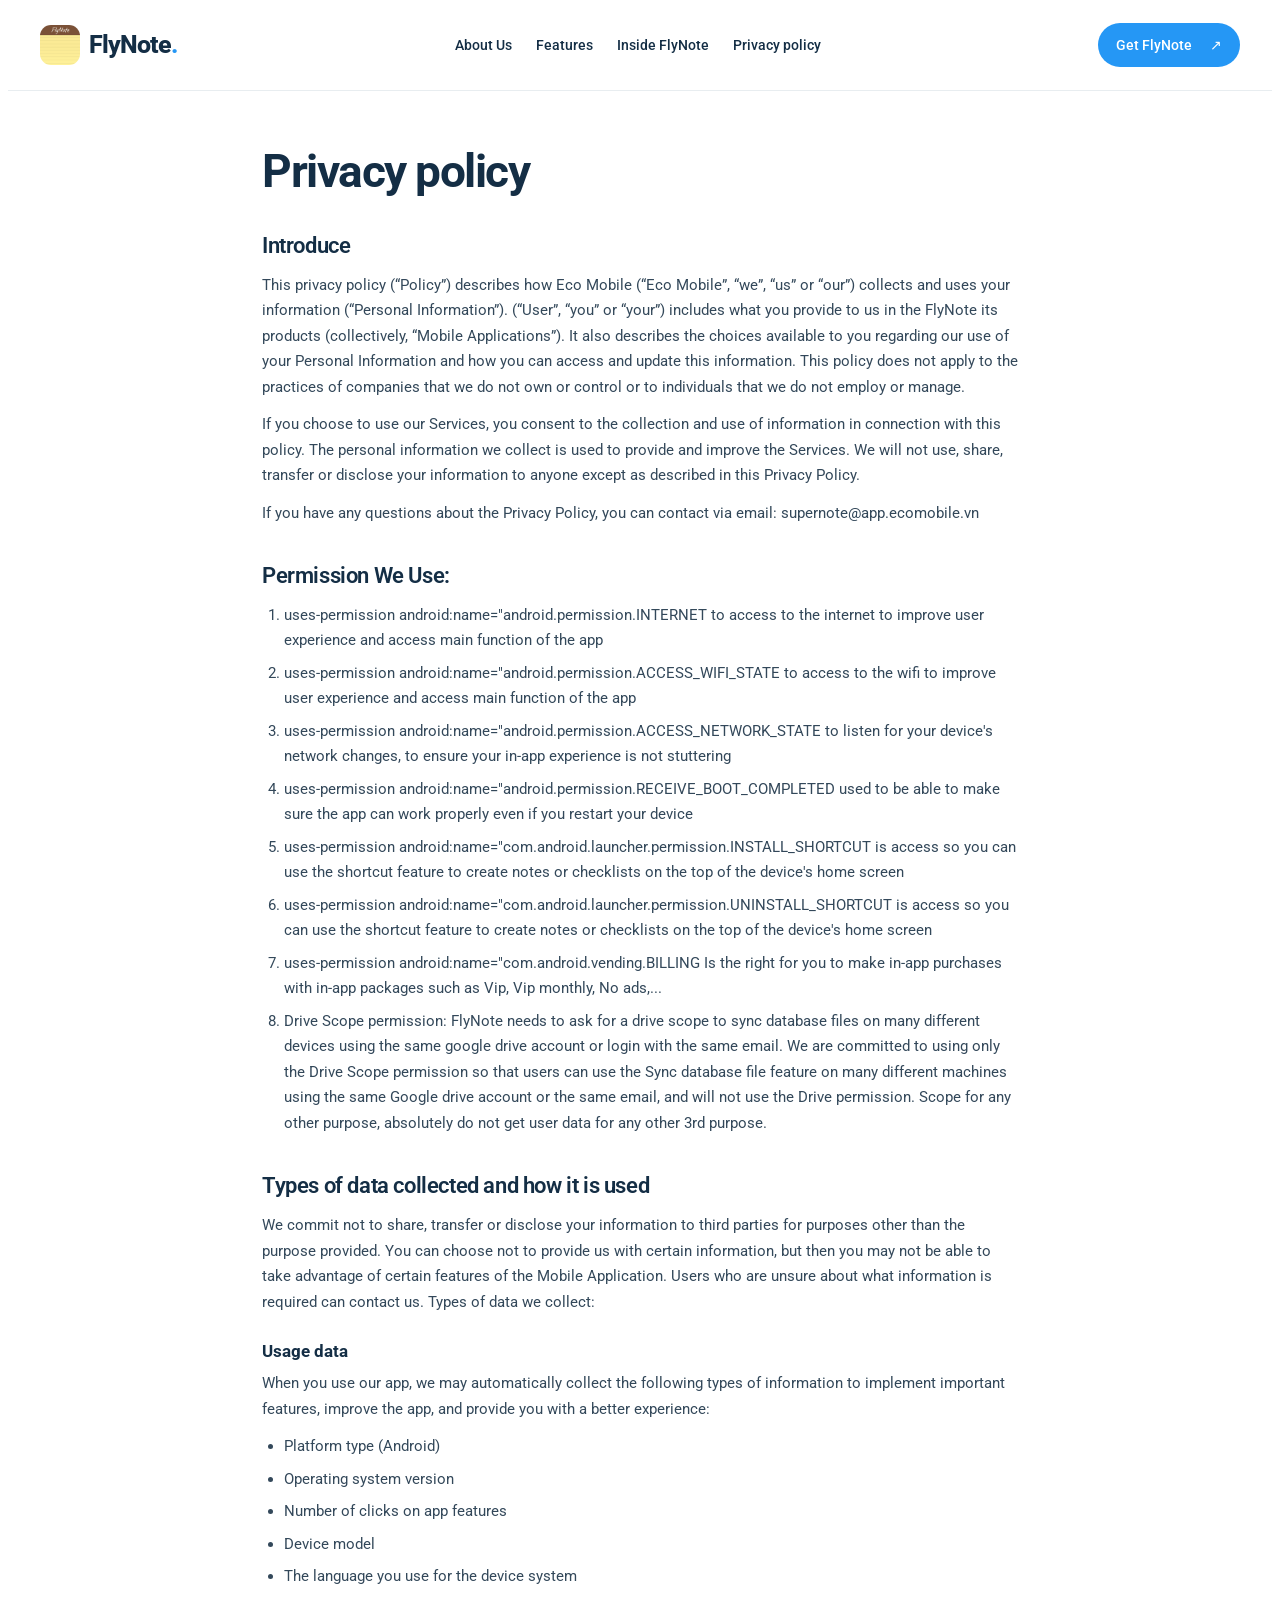
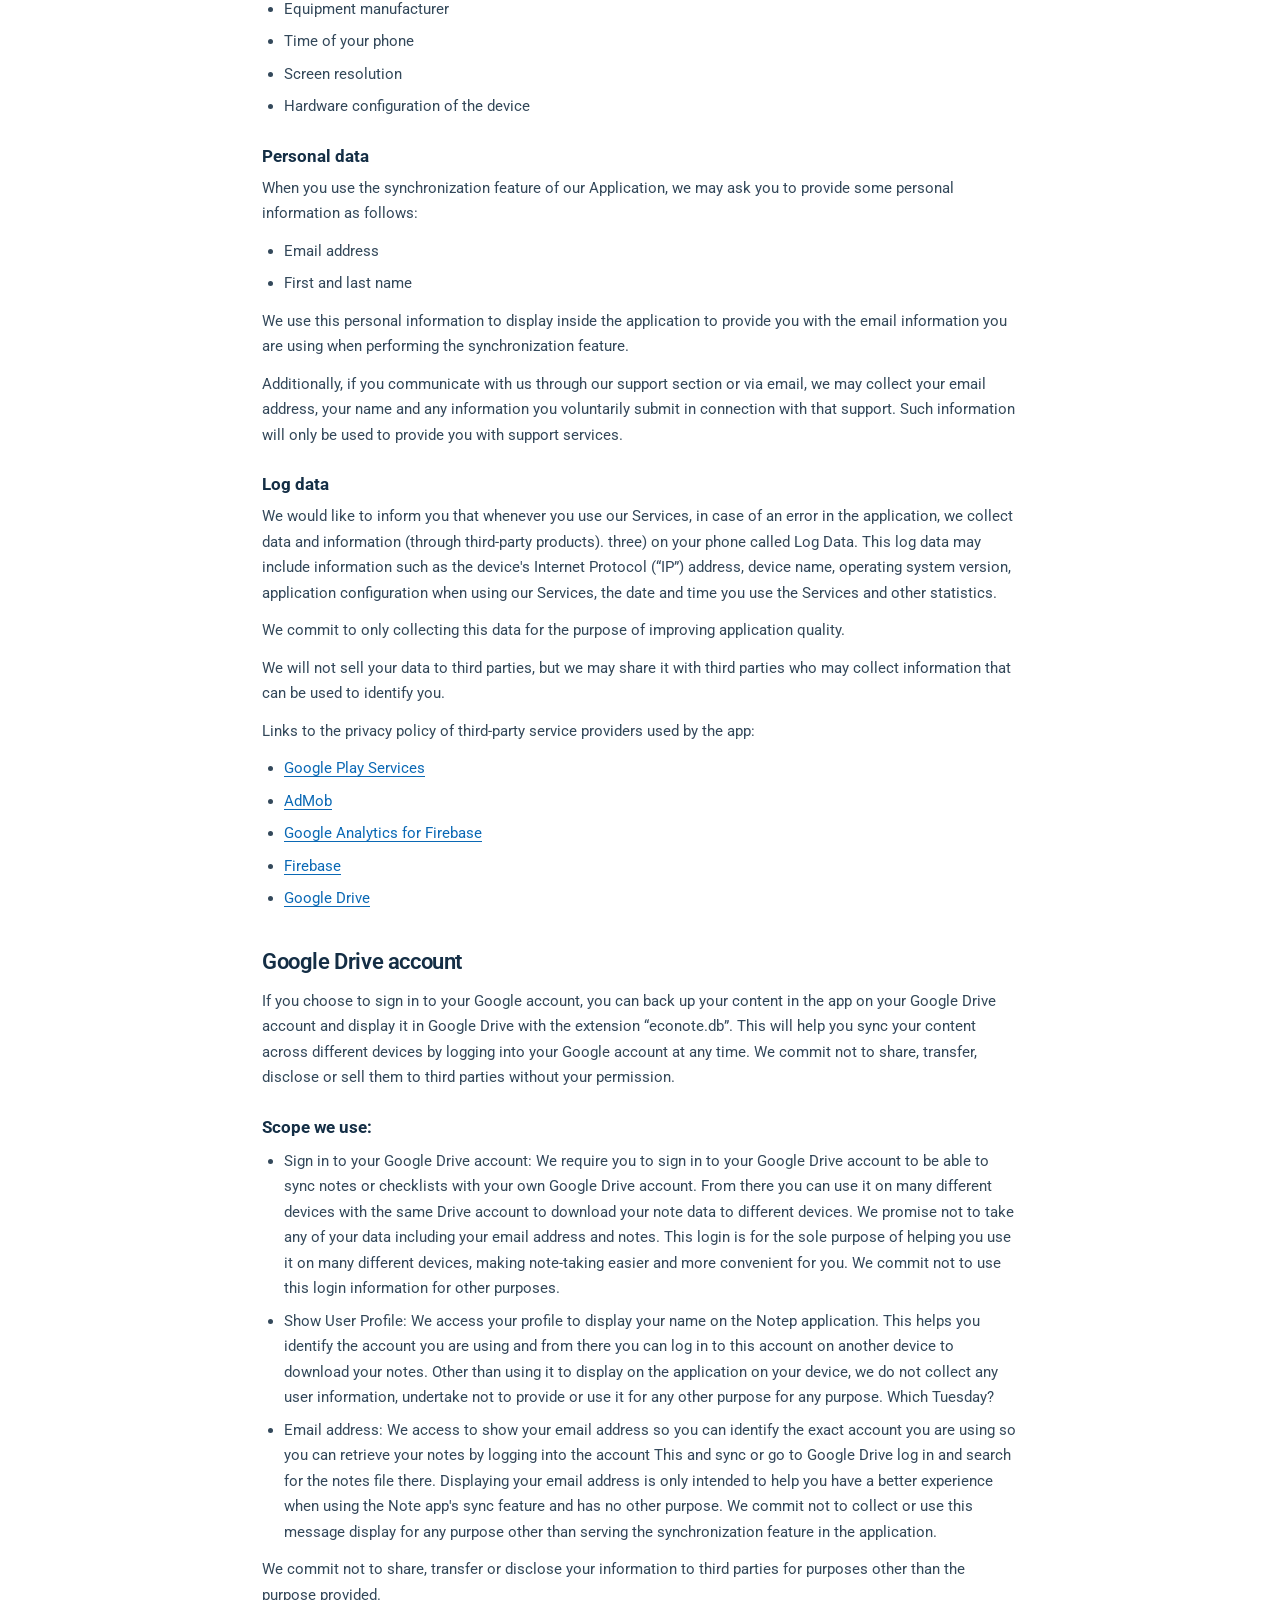
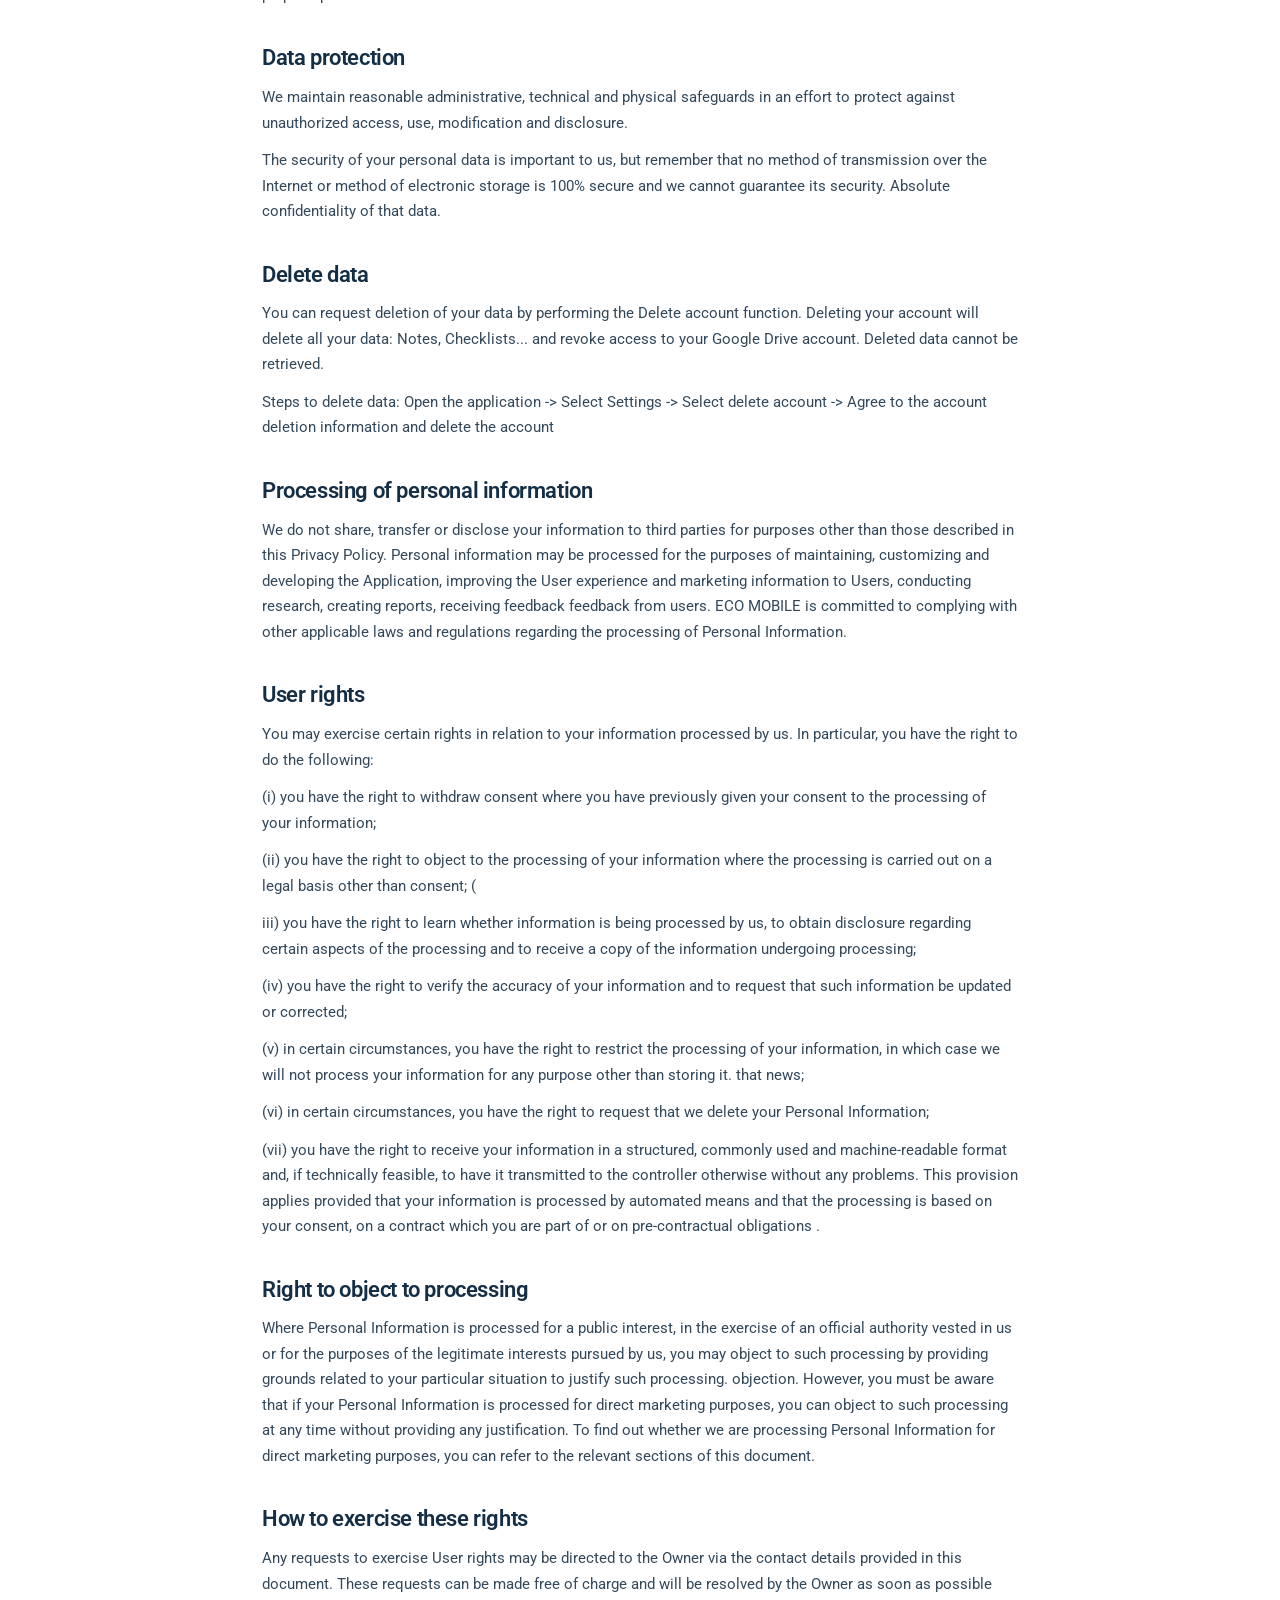
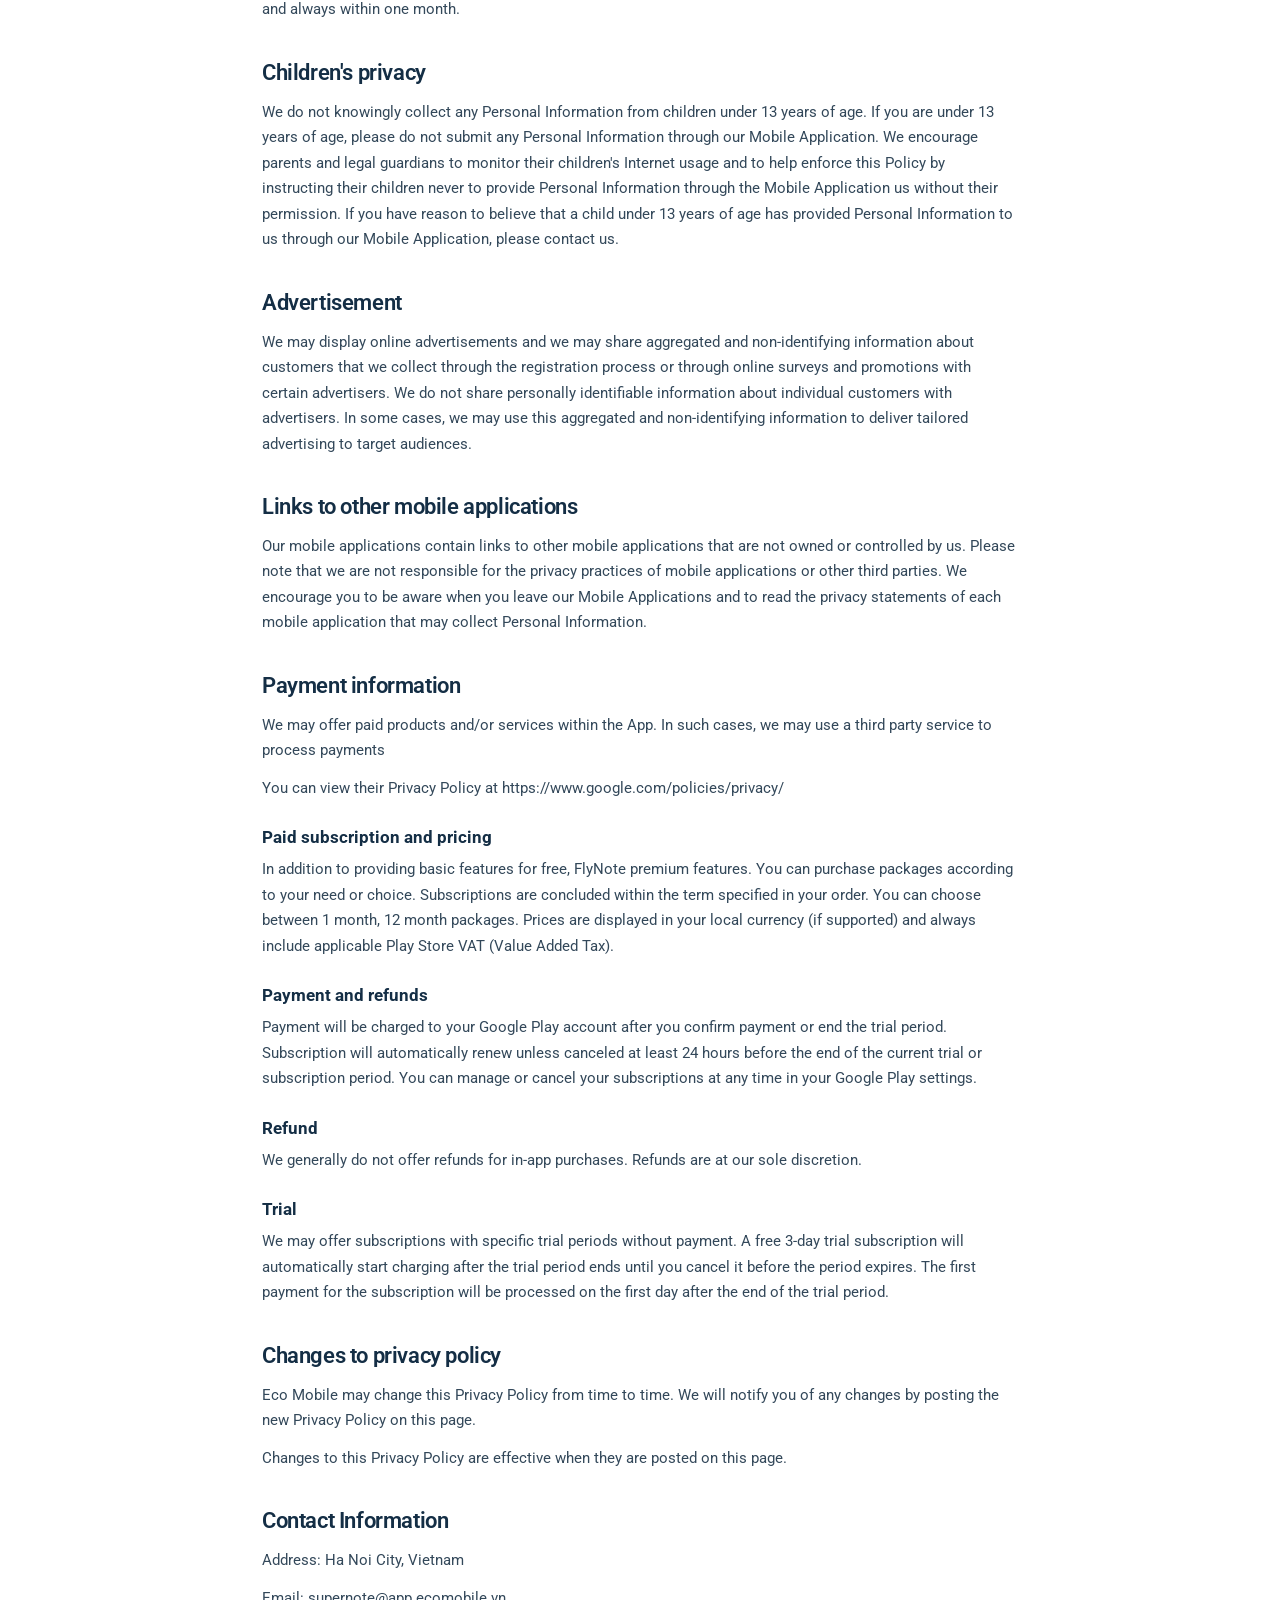
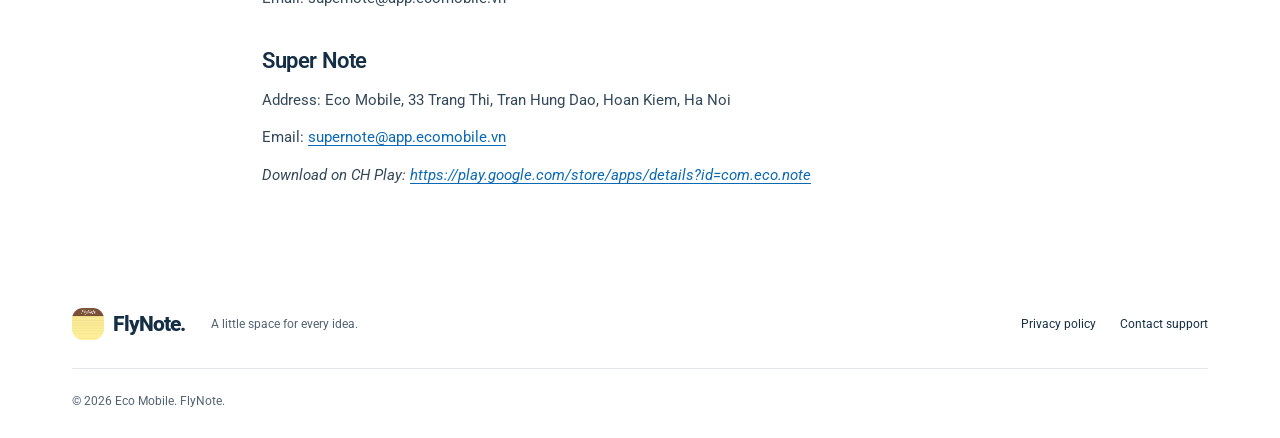
==== commit 40d7b5c2: "Remove source link and last-updated line from privacy page" ====
--- a/privacy-policy/index.html
+++ b/privacy-policy/index.html
@@ -31,11 +31,7 @@
     </header>
     <main id="main" class="legal wrap">
       <h1>Privacy policy</h1>
-      <p class="legal-source">
-        Source:
-        <a href="https://sites.google.com/ecomobile.vn/policy/privacy-policy/super-note" target="_blank" rel="noopener">https://sites.google.com/ecomobile.vn/policy/privacy-policy/super-note</a>
-      </p>
-<p>Last updated: March 25th, 2024</p><h2>Introduce</h2><p>This privacy policy (“Policy”) describes how Eco Mobile (“Eco Mobile”, “we”, “us” or “our”) collects and uses your information (“Personal Information”). (“User”, “you” or “your”) includes what you provide to us in the FlyNote its products (collectively, “Mobile Applications”). It also describes the choices available to you regarding our use of your Personal Information and how you can access and update this information. This policy does not apply to the practices of companies that we do not own or control or to individuals that we do not employ or manage.</p><p>If you choose to use our Services, you consent to the collection and use of information in connection with this policy. The personal information we collect is used to provide and improve the Services. We will not use, share, transfer or disclose your information to anyone except as described in this Privacy Policy.</p><p>If you have any questions about the Privacy Policy, you can contact via email: supernote@app.ecomobile.vn</p><h2>Permission We Use:</h2><ol><li><p>uses-permission android:name=&quot;android.permission.INTERNET to access to the internet to improve user experience and access main function of the app</p></li><li><p>uses-permission android:name=&quot;android.permission.ACCESS_WIFI_STATE to access to the wifi to improve user experience and access main function of the app</p></li><li><p>uses-permission android:name=&quot;android.permission.ACCESS_NETWORK_STATE to listen for your device&#39;s network changes, to ensure your in-app experience is not stuttering</p></li><li><p>uses-permission android:name=&quot;android.permission.RECEIVE_BOOT_COMPLETED used to be able to make sure the app can work properly even if you restart your device</p></li><li><p>uses-permission android:name=&quot;com.android.launcher.permission.INSTALL_SHORTCUT is access so you can use the shortcut feature to create notes or checklists on the top of the device&#39;s home screen</p></li><li><p>uses-permission android:name=&quot;com.android.launcher.permission.UNINSTALL_SHORTCUT is access so you can use the shortcut feature to create notes or checklists on the top of the device&#39;s home screen</p></li><li><p>uses-permission android:name=&quot;com.android.vending.BILLING Is the right for you to make in-app purchases with in-app packages such as Vip, Vip monthly, No ads,...</p></li><li><p>Drive Scope permission: FlyNote needs to ask for a drive scope to sync database files on many different devices using the same google drive account or login with the same email. We are committed to using only the Drive Scope permission so that users can use the Sync database file feature on many different machines using the same Google drive account or the same email, and will not use the Drive permission. Scope for any other purpose, absolutely do not get user data for any other 3rd purpose.</p></li></ol><h2>Types of data collected and how it is used</h2><p>We commit not to share, transfer or disclose your information to third parties for purposes other than the purpose provided. You can choose not to provide us with certain information, but then you may not be able to take advantage of certain features of the Mobile Application. Users who are unsure about what information is required can contact us. Types of data we collect:</p><h3>Usage data</h3><p>When you use our app, we may automatically collect the following types of information to implement important features, improve the app, and provide you with a better experience:</p><ul><li><p>Platform type (Android)</p></li><li><p>Operating system version</p></li><li><p>Number of clicks on app features</p></li><li><p>Device model</p></li><li><p>The language you use for the device system</p></li><li><p>Equipment manufacturer</p></li><li><p>Time of your phone</p></li><li><p>Screen resolution</p></li><li><p>Hardware configuration of the device</p></li></ul><h3>Personal data</h3><p>When you use the synchronization feature of our Application, we may ask you to provide some personal information as follows:</p><ul><li><p>Email address</p></li><li><p>First and last name</p></li></ul><p>We use this personal information to display inside the application to provide you with the email information you are using when performing the synchronization feature.</p><p>Additionally, if you communicate with us through our support section or via email, we may collect your email address, your name and any information you voluntarily submit in connection with that support. Such information will only be used to provide you with support services.</p><h3>Log data</h3><p>We would like to inform you that whenever you use our Services, in case of an error in the application, we collect data and information (through third-party products). three) on your phone called Log Data. This log data may include information such as the device&#39;s Internet Protocol (“IP”) address, device name, operating system version, application configuration when using our Services, the date and time you use the Services and other statistics.</p><p>We commit to only collecting this data for the purpose of improving application quality.</p><p>We will not sell your data to third parties, but we may share it with third parties who may collect information that can be used to identify you.</p><p>Links to the privacy policy of third-party service providers used by the app:</p><ul><li><p><a href="https://policies.google.com/privacy" target="_blank" rel="noopener">Google Play Services</a></p></li><li><p><a href="https://support.google.com/admob/answer/6128543" target="_blank" rel="noopener">AdMob</a></p></li><li><p><a href="https://firebase.google.com/policies/analytics" target="_blank" rel="noopener">Google Analytics for Firebase</a></p></li><li><p><a href="https://firebase.google.com/support/privacy/" target="_blank" rel="noopener">Firebase</a></p></li><li><p><a href="https://support.google.com/drive/answer/2450387" target="_blank" rel="noopener">Google Drive</a></p></li></ul><h2>Google Drive account</h2><p>If you choose to sign in to your Google account, you can back up your content in the app on your Google Drive account and display it in Google Drive with the extension “econote.db”. This will help you sync your content across different devices by logging into your Google account at any time. We commit not to share, transfer, disclose or sell them to third parties without your permission.</p><h3>Scope we use:</h3><ul><li><p>Sign in to your Google Drive account: We require you to sign in to your Google Drive account to be able to sync notes or checklists with your own Google Drive account. From there you can use it on many different devices with the same Drive account to download your note data to different devices. We promise not to take any of your data including your email address and notes. This login is for the sole purpose of helping you use it on many different devices, making note-taking easier and more convenient for you. We commit not to use this login information for other purposes.</p></li><li><p>Show User Profile: We access your profile to display your name on the Notep application. This helps you identify the account you are using and from there you can log in to this account on another device to download your notes. Other than using it to display on the application on your device, we do not collect any user information, undertake not to provide or use it for any other purpose for any purpose. Which Tuesday?</p></li><li><p>Email address: We access to show your email address so you can identify the exact account you are using so you can retrieve your notes by logging into the account This and sync or go to Google Drive log in and search for the notes file there. Displaying your email address is only intended to help you have a better experience when using the Note app&#39;s sync feature and has no other purpose. We commit not to collect or use this message display for any purpose other than serving the synchronization feature in the application.</p></li></ul><p>We commit not to share, transfer or disclose your information to third parties for purposes other than the purpose provided.</p><h2>Data protection</h2><p>We maintain reasonable administrative, technical and physical safeguards in an effort to protect against unauthorized access, use, modification and disclosure.</p><p>The security of your personal data is important to us, but remember that no method of transmission over the Internet or method of electronic storage is 100% secure and we cannot guarantee its security. Absolute confidentiality of that data.</p><h2>Delete data</h2><p>You can request deletion of your data by performing the Delete account function. Deleting your account will delete all your data: Notes, Checklists... and revoke access to your Google Drive account. Deleted data cannot be retrieved.</p><p>Steps to delete data: Open the application -&gt; Select Settings -&gt; Select delete account -&gt; Agree to the account deletion information and delete the account</p><h2>Processing of personal information</h2><p>We do not share, transfer or disclose your information to third parties for purposes other than those described in this Privacy Policy. Personal information may be processed for the purposes of maintaining, customizing and developing the Application, improving the User experience and marketing information to Users, conducting research, creating reports, receiving feedback feedback from users. ECO MOBILE is committed to complying with other applicable laws and regulations regarding the processing of Personal Information.</p><h2>User rights</h2><p>You may exercise certain rights in relation to your information processed by us. In particular, you have the right to do the following:</p><p>(i) you have the right to withdraw consent where you have previously given your consent to the processing of your information;</p><p>(ii) you have the right to object to the processing of your information where the processing is carried out on a legal basis other than consent; (</p><p>iii) you have the right to learn whether information is being processed by us, to obtain disclosure regarding certain aspects of the processing and to receive a copy of the information undergoing processing;</p><p>(iv) you have the right to verify the accuracy of your information and to request that such information be updated or corrected;</p><p>(v) in certain circumstances, you have the right to restrict the processing of your information, in which case we will not process your information for any purpose other than storing it. that news;</p><p>(vi) in certain circumstances, you have the right to request that we delete your Personal Information;</p><p>(vii) you have the right to receive your information in a structured, commonly used and machine-readable format and, if technically feasible, to have it transmitted to the controller otherwise without any problems. This provision applies provided that your information is processed by automated means and that the processing is based on your consent, on a contract which you are part of or on pre-contractual obligations .</p><h2>Right to object to processing</h2><p>Where Personal Information is processed for a public interest, in the exercise of an official authority vested in us or for the purposes of the legitimate interests pursued by us, you may object to such processing by providing grounds related to your particular situation to justify such processing. objection. However, you must be aware that if your Personal Information is processed for direct marketing purposes, you can object to such processing at any time without providing any justification. To find out whether we are processing Personal Information for direct marketing purposes, you can refer to the relevant sections of this document.</p><h2>How to exercise these rights</h2><p>Any requests to exercise User rights may be directed to the Owner via the contact details provided in this document. These requests can be made free of charge and will be resolved by the Owner as soon as possible and always within one month.</p><h2>Children&#39;s privacy</h2><p>We do not knowingly collect any Personal Information from children under 13 years of age. If you are under 13 years of age, please do not submit any Personal Information through our Mobile Application. We encourage parents and legal guardians to monitor their children&#39;s Internet usage and to help enforce this Policy by instructing their children never to provide Personal Information through the Mobile Application us without their permission. If you have reason to believe that a child under 13 years of age has provided Personal Information to us through our Mobile Application, please contact us.</p><h2>Advertisement</h2><p>We may display online advertisements and we may share aggregated and non-identifying information about customers that we collect through the registration process or through online surveys and promotions with certain advertisers. We do not share personally identifiable information about individual customers with advertisers. In some cases, we may use this aggregated and non-identifying information to deliver tailored advertising to target audiences.</p><h2>Links to other mobile applications</h2><p>Our mobile applications contain links to other mobile applications that are not owned or controlled by us. Please note that we are not responsible for the privacy practices of mobile applications or other third parties. We encourage you to be aware when you leave our Mobile Applications and to read the privacy statements of each mobile application that may collect Personal Information.</p><h2>Payment information</h2><p>We may offer paid products and/or services within the App. In such cases, we may use a third party service to process payments</p><p>You can view their Privacy Policy at https://www.google.com/policies/privacy/</p><h3>Paid subscription and pricing</h3><p>In addition to providing basic features for free, FlyNote premium features. You can purchase packages according to your need or choice. Subscriptions are concluded within the term specified in your order. You can choose between 1 month, 12 month packages. Prices are displayed in your local currency (if supported) and always include applicable Play Store VAT (Value Added Tax).</p><h3>Payment and refunds</h3><p>Payment will be charged to your Google Play account after you confirm payment or end the trial period. Subscription will automatically renew unless canceled at least 24 hours before the end of the current trial or subscription period. You can manage or cancel your subscriptions at any time in your Google Play settings.</p><h3>Refund</h3><p>We generally do not offer refunds for in-app purchases. Refunds are at our sole discretion.</p><h3>Trial</h3><p>We may offer subscriptions with specific trial periods without payment. A free 3-day trial subscription will automatically start charging after the trial period ends until you cancel it before the period expires. The first payment for the subscription will be processed on the first day after the end of the trial period.</p><h2>Changes to privacy policy</h2><p>Eco Mobile may change this Privacy Policy from time to time. We will notify you of any changes by posting the new Privacy Policy on this page.</p><p>Changes to this Privacy Policy are effective when they are posted on this page.</p><h2>Contact Information</h2><p>Address: Ha Noi City, Vietnam </p><p>Email: supernote@app.ecomobile.vn</p><h2>Super Note </h2><p>Address: Eco Mobile, 33 Trang Thi, Tran Hung Dao, Hoan Kiem, Ha Noi</p><p>Email: <a href="mailto:supernote@app.ecomobile.vn" target="_blank" rel="noopener">supernote@app.ecomobile.vn</a></p><p class="legal-note">Download on CH Play: <a href="https://play.google.com/store/apps/details?id=com.eco.note" target="_blank" rel="noopener">https://play.google.com/store/apps/details?id=com.eco.note</a></p>
+<h2>Introduce</h2><p>This privacy policy (“Policy”) describes how Eco Mobile (“Eco Mobile”, “we”, “us” or “our”) collects and uses your information (“Personal Information”). (“User”, “you” or “your”) includes what you provide to us in the FlyNote its products (collectively, “Mobile Applications”). It also describes the choices available to you regarding our use of your Personal Information and how you can access and update this information. This policy does not apply to the practices of companies that we do not own or control or to individuals that we do not employ or manage.</p><p>If you choose to use our Services, you consent to the collection and use of information in connection with this policy. The personal information we collect is used to provide and improve the Services. We will not use, share, transfer or disclose your information to anyone except as described in this Privacy Policy.</p><p>If you have any questions about the Privacy Policy, you can contact via email: supernote@app.ecomobile.vn</p><h2>Permission We Use:</h2><ol><li><p>uses-permission android:name=&quot;android.permission.INTERNET to access to the internet to improve user experience and access main function of the app</p></li><li><p>uses-permission android:name=&quot;android.permission.ACCESS_WIFI_STATE to access to the wifi to improve user experience and access main function of the app</p></li><li><p>uses-permission android:name=&quot;android.permission.ACCESS_NETWORK_STATE to listen for your device&#39;s network changes, to ensure your in-app experience is not stuttering</p></li><li><p>uses-permission android:name=&quot;android.permission.RECEIVE_BOOT_COMPLETED used to be able to make sure the app can work properly even if you restart your device</p></li><li><p>uses-permission android:name=&quot;com.android.launcher.permission.INSTALL_SHORTCUT is access so you can use the shortcut feature to create notes or checklists on the top of the device&#39;s home screen</p></li><li><p>uses-permission android:name=&quot;com.android.launcher.permission.UNINSTALL_SHORTCUT is access so you can use the shortcut feature to create notes or checklists on the top of the device&#39;s home screen</p></li><li><p>uses-permission android:name=&quot;com.android.vending.BILLING Is the right for you to make in-app purchases with in-app packages such as Vip, Vip monthly, No ads,...</p></li><li><p>Drive Scope permission: FlyNote needs to ask for a drive scope to sync database files on many different devices using the same google drive account or login with the same email. We are committed to using only the Drive Scope permission so that users can use the Sync database file feature on many different machines using the same Google drive account or the same email, and will not use the Drive permission. Scope for any other purpose, absolutely do not get user data for any other 3rd purpose.</p></li></ol><h2>Types of data collected and how it is used</h2><p>We commit not to share, transfer or disclose your information to third parties for purposes other than the purpose provided. You can choose not to provide us with certain information, but then you may not be able to take advantage of certain features of the Mobile Application. Users who are unsure about what information is required can contact us. Types of data we collect:</p><h3>Usage data</h3><p>When you use our app, we may automatically collect the following types of information to implement important features, improve the app, and provide you with a better experience:</p><ul><li><p>Platform type (Android)</p></li><li><p>Operating system version</p></li><li><p>Number of clicks on app features</p></li><li><p>Device model</p></li><li><p>The language you use for the device system</p></li><li><p>Equipment manufacturer</p></li><li><p>Time of your phone</p></li><li><p>Screen resolution</p></li><li><p>Hardware configuration of the device</p></li></ul><h3>Personal data</h3><p>When you use the synchronization feature of our Application, we may ask you to provide some personal information as follows:</p><ul><li><p>Email address</p></li><li><p>First and last name</p></li></ul><p>We use this personal information to display inside the application to provide you with the email information you are using when performing the synchronization feature.</p><p>Additionally, if you communicate with us through our support section or via email, we may collect your email address, your name and any information you voluntarily submit in connection with that support. Such information will only be used to provide you with support services.</p><h3>Log data</h3><p>We would like to inform you that whenever you use our Services, in case of an error in the application, we collect data and information (through third-party products). three) on your phone called Log Data. This log data may include information such as the device&#39;s Internet Protocol (“IP”) address, device name, operating system version, application configuration when using our Services, the date and time you use the Services and other statistics.</p><p>We commit to only collecting this data for the purpose of improving application quality.</p><p>We will not sell your data to third parties, but we may share it with third parties who may collect information that can be used to identify you.</p><p>Links to the privacy policy of third-party service providers used by the app:</p><ul><li><p><a href="https://policies.google.com/privacy" target="_blank" rel="noopener">Google Play Services</a></p></li><li><p><a href="https://support.google.com/admob/answer/6128543" target="_blank" rel="noopener">AdMob</a></p></li><li><p><a href="https://firebase.google.com/policies/analytics" target="_blank" rel="noopener">Google Analytics for Firebase</a></p></li><li><p><a href="https://firebase.google.com/support/privacy/" target="_blank" rel="noopener">Firebase</a></p></li><li><p><a href="https://support.google.com/drive/answer/2450387" target="_blank" rel="noopener">Google Drive</a></p></li></ul><h2>Google Drive account</h2><p>If you choose to sign in to your Google account, you can back up your content in the app on your Google Drive account and display it in Google Drive with the extension “econote.db”. This will help you sync your content across different devices by logging into your Google account at any time. We commit not to share, transfer, disclose or sell them to third parties without your permission.</p><h3>Scope we use:</h3><ul><li><p>Sign in to your Google Drive account: We require you to sign in to your Google Drive account to be able to sync notes or checklists with your own Google Drive account. From there you can use it on many different devices with the same Drive account to download your note data to different devices. We promise not to take any of your data including your email address and notes. This login is for the sole purpose of helping you use it on many different devices, making note-taking easier and more convenient for you. We commit not to use this login information for other purposes.</p></li><li><p>Show User Profile: We access your profile to display your name on the Notep application. This helps you identify the account you are using and from there you can log in to this account on another device to download your notes. Other than using it to display on the application on your device, we do not collect any user information, undertake not to provide or use it for any other purpose for any purpose. Which Tuesday?</p></li><li><p>Email address: We access to show your email address so you can identify the exact account you are using so you can retrieve your notes by logging into the account This and sync or go to Google Drive log in and search for the notes file there. Displaying your email address is only intended to help you have a better experience when using the Note app&#39;s sync feature and has no other purpose. We commit not to collect or use this message display for any purpose other than serving the synchronization feature in the application.</p></li></ul><p>We commit not to share, transfer or disclose your information to third parties for purposes other than the purpose provided.</p><h2>Data protection</h2><p>We maintain reasonable administrative, technical and physical safeguards in an effort to protect against unauthorized access, use, modification and disclosure.</p><p>The security of your personal data is important to us, but remember that no method of transmission over the Internet or method of electronic storage is 100% secure and we cannot guarantee its security. Absolute confidentiality of that data.</p><h2>Delete data</h2><p>You can request deletion of your data by performing the Delete account function. Deleting your account will delete all your data: Notes, Checklists... and revoke access to your Google Drive account. Deleted data cannot be retrieved.</p><p>Steps to delete data: Open the application -&gt; Select Settings -&gt; Select delete account -&gt; Agree to the account deletion information and delete the account</p><h2>Processing of personal information</h2><p>We do not share, transfer or disclose your information to third parties for purposes other than those described in this Privacy Policy. Personal information may be processed for the purposes of maintaining, customizing and developing the Application, improving the User experience and marketing information to Users, conducting research, creating reports, receiving feedback feedback from users. ECO MOBILE is committed to complying with other applicable laws and regulations regarding the processing of Personal Information.</p><h2>User rights</h2><p>You may exercise certain rights in relation to your information processed by us. In particular, you have the right to do the following:</p><p>(i) you have the right to withdraw consent where you have previously given your consent to the processing of your information;</p><p>(ii) you have the right to object to the processing of your information where the processing is carried out on a legal basis other than consent; (</p><p>iii) you have the right to learn whether information is being processed by us, to obtain disclosure regarding certain aspects of the processing and to receive a copy of the information undergoing processing;</p><p>(iv) you have the right to verify the accuracy of your information and to request that such information be updated or corrected;</p><p>(v) in certain circumstances, you have the right to restrict the processing of your information, in which case we will not process your information for any purpose other than storing it. that news;</p><p>(vi) in certain circumstances, you have the right to request that we delete your Personal Information;</p><p>(vii) you have the right to receive your information in a structured, commonly used and machine-readable format and, if technically feasible, to have it transmitted to the controller otherwise without any problems. This provision applies provided that your information is processed by automated means and that the processing is based on your consent, on a contract which you are part of or on pre-contractual obligations .</p><h2>Right to object to processing</h2><p>Where Personal Information is processed for a public interest, in the exercise of an official authority vested in us or for the purposes of the legitimate interests pursued by us, you may object to such processing by providing grounds related to your particular situation to justify such processing. objection. However, you must be aware that if your Personal Information is processed for direct marketing purposes, you can object to such processing at any time without providing any justification. To find out whether we are processing Personal Information for direct marketing purposes, you can refer to the relevant sections of this document.</p><h2>How to exercise these rights</h2><p>Any requests to exercise User rights may be directed to the Owner via the contact details provided in this document. These requests can be made free of charge and will be resolved by the Owner as soon as possible and always within one month.</p><h2>Children&#39;s privacy</h2><p>We do not knowingly collect any Personal Information from children under 13 years of age. If you are under 13 years of age, please do not submit any Personal Information through our Mobile Application. We encourage parents and legal guardians to monitor their children&#39;s Internet usage and to help enforce this Policy by instructing their children never to provide Personal Information through the Mobile Application us without their permission. If you have reason to believe that a child under 13 years of age has provided Personal Information to us through our Mobile Application, please contact us.</p><h2>Advertisement</h2><p>We may display online advertisements and we may share aggregated and non-identifying information about customers that we collect through the registration process or through online surveys and promotions with certain advertisers. We do not share personally identifiable information about individual customers with advertisers. In some cases, we may use this aggregated and non-identifying information to deliver tailored advertising to target audiences.</p><h2>Links to other mobile applications</h2><p>Our mobile applications contain links to other mobile applications that are not owned or controlled by us. Please note that we are not responsible for the privacy practices of mobile applications or other third parties. We encourage you to be aware when you leave our Mobile Applications and to read the privacy statements of each mobile application that may collect Personal Information.</p><h2>Payment information</h2><p>We may offer paid products and/or services within the App. In such cases, we may use a third party service to process payments</p><p>You can view their Privacy Policy at https://www.google.com/policies/privacy/</p><h3>Paid subscription and pricing</h3><p>In addition to providing basic features for free, FlyNote premium features. You can purchase packages according to your need or choice. Subscriptions are concluded within the term specified in your order. You can choose between 1 month, 12 month packages. Prices are displayed in your local currency (if supported) and always include applicable Play Store VAT (Value Added Tax).</p><h3>Payment and refunds</h3><p>Payment will be charged to your Google Play account after you confirm payment or end the trial period. Subscription will automatically renew unless canceled at least 24 hours before the end of the current trial or subscription period. You can manage or cancel your subscriptions at any time in your Google Play settings.</p><h3>Refund</h3><p>We generally do not offer refunds for in-app purchases. Refunds are at our sole discretion.</p><h3>Trial</h3><p>We may offer subscriptions with specific trial periods without payment. A free 3-day trial subscription will automatically start charging after the trial period ends until you cancel it before the period expires. The first payment for the subscription will be processed on the first day after the end of the trial period.</p><h2>Changes to privacy policy</h2><p>Eco Mobile may change this Privacy Policy from time to time. We will notify you of any changes by posting the new Privacy Policy on this page.</p><p>Changes to this Privacy Policy are effective when they are posted on this page.</p><h2>Contact Information</h2><p>Address: Ha Noi City, Vietnam </p><p>Email: supernote@app.ecomobile.vn</p><h2>Super Note </h2><p>Address: Eco Mobile, 33 Trang Thi, Tran Hung Dao, Hoan Kiem, Ha Noi</p><p>Email: <a href="mailto:supernote@app.ecomobile.vn" target="_blank" rel="noopener">supernote@app.ecomobile.vn</a></p><p class="legal-note">Download on CH Play: <a href="https://play.google.com/store/apps/details?id=com.eco.note" target="_blank" rel="noopener">https://play.google.com/store/apps/details?id=com.eco.note</a></p>
     </main>
     <footer class="wrap">
       <div class="footer-top">
--- a/style.css
+++ b/style.css
@@ -1572,18 +1572,6 @@
   letter-spacing: -1.5px;
   margin: 0 0 18px;
 }
-.legal-source {
-  font-size: 12px;
-  color: var(--muted);
-  border-bottom: 1px solid #e3e9ed;
-  padding-bottom: 22px;
-  margin-bottom: 30px;
-  overflow-wrap: anywhere;
-}
-.legal-source a {
-  text-decoration: underline;
-  text-underline-offset: 3px;
-}
 .legal h2 {
   font-size: 22px;
   letter-spacing: -0.4px;
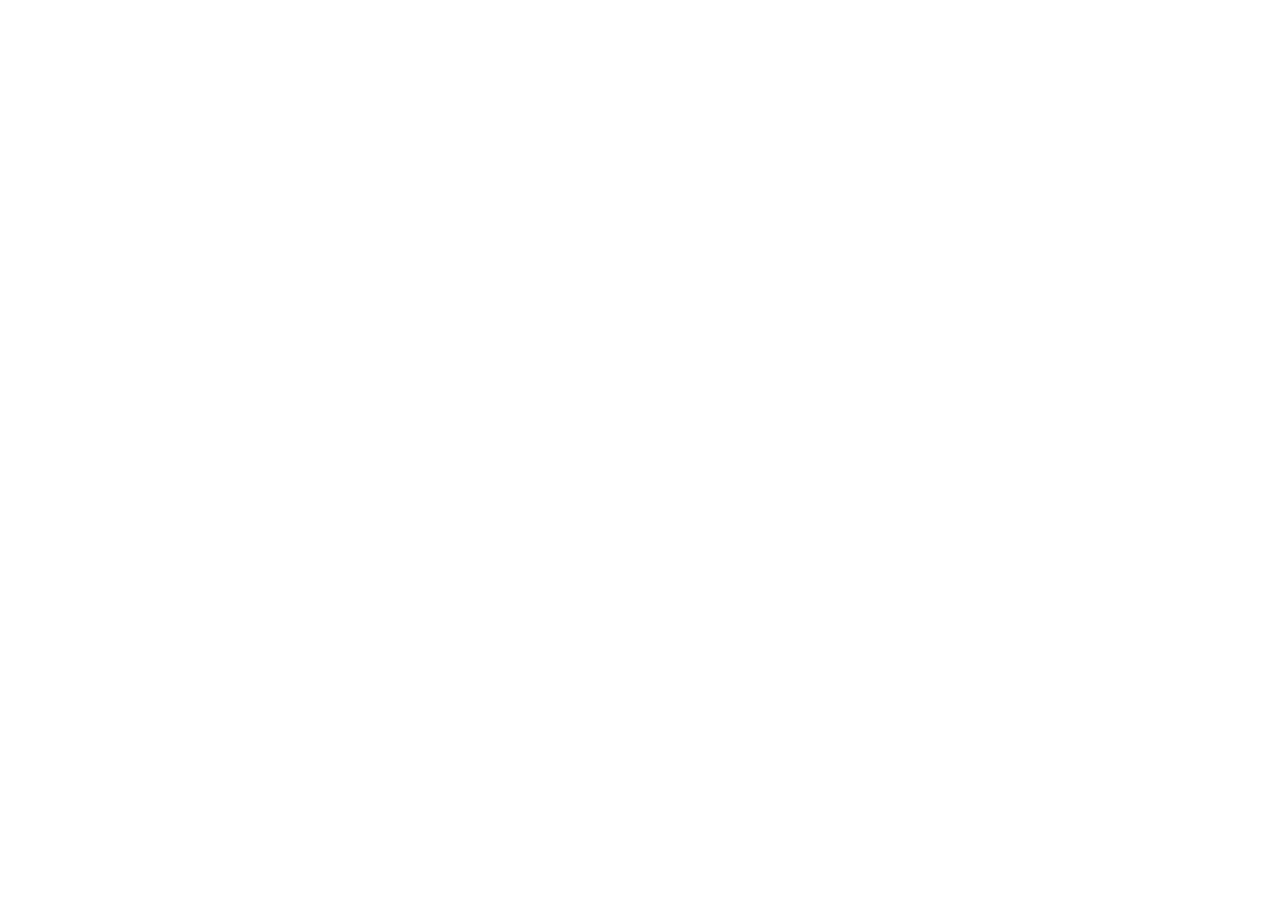
==== commit 7a40fa01: "Replace privacy page with redirect to Google Sites policy" ====
--- a/privacy-policy/index.html
+++ b/privacy-policy/index.html
@@ -2,51 +2,21 @@
 <html lang="en">
   <head>
     <meta charset="utf-8" />
-    <meta name="viewport" content="width=device-width,initial-scale=1" />
+    <meta http-equiv="refresh" content="0; url=https://sites.google.com/ecomobile.vn/policy/privacy-policy/super-note" />
+    <link rel="canonical" href="https://sites.google.com/ecomobile.vn/policy/privacy-policy/super-note" />
+    <meta name="robots" content="noindex" />
     <title>Privacy policy — FlyNote</title>
-    <meta name="description" content="FlyNote privacy policy by Eco Mobile: data we collect, permissions we use and how to delete your data." />
-    <meta name="theme-color" content="#2597F5" />
-    <link rel="icon" href="/images/logo.webp" />
-    <link rel="preconnect" href="https://fonts.googleapis.com" />
-    <link rel="preconnect" href="https://fonts.gstatic.com" crossorigin />
-    <link href="https://fonts.googleapis.com/css2?family=Roboto:wght@400;500;600;700;800&display=swap" rel="stylesheet" />
-    <link rel="stylesheet" href="/style.css" />
+    <script>
+      location.replace(
+        "https://sites.google.com/ecomobile.vn/policy/privacy-policy/super-note",
+      );
+    </script>
   </head>
   <body>
-    <a class="skip" href="#main">Skip to content</a>
-    <header class="header">
-      <a class="brand" href="/" aria-label="FlyNote home"
-        ><img src="/images/logo.webp" width="40" height="40" alt="" /><span
-          >FlyNote<span class="brand-dot">.</span></span
-        ></a
+    <p>
+      <a href="https://sites.google.com/ecomobile.vn/policy/privacy-policy/super-note"
+        >Privacy policy</a
       >
-      <nav aria-label="Main navigation">
-        <a href="/#notes">About Us</a><a href="/#tools">Features</a
-        ><a href="/#showcase">Inside FlyNote</a
-        ><a href="/privacy-policy" aria-current="page">Privacy policy</a>
-      </nav>
-      <a class="button small" href="https://play.google.com/store/apps/details?id=com.eco.note"
-        >Get FlyNote <span aria-hidden="true">↗</span></a
-      >
-    </header>
-    <main id="main" class="legal wrap">
-      <h1>Privacy policy</h1>
-<h2>Introduce</h2><p>This privacy policy (“Policy”) describes how Eco Mobile (“Eco Mobile”, “we”, “us” or “our”) collects and uses your information (“Personal Information”). (“User”, “you” or “your”) includes what you provide to us in the FlyNote its products (collectively, “Mobile Applications”). It also describes the choices available to you regarding our use of your Personal Information and how you can access and update this information. This policy does not apply to the practices of companies that we do not own or control or to individuals that we do not employ or manage.</p><p>If you choose to use our Services, you consent to the collection and use of information in connection with this policy. The personal information we collect is used to provide and improve the Services. We will not use, share, transfer or disclose your information to anyone except as described in this Privacy Policy.</p><p>If you have any questions about the Privacy Policy, you can contact via email: supernote@app.ecomobile.vn</p><h2>Permission We Use:</h2><ol><li><p>uses-permission android:name=&quot;android.permission.INTERNET to access to the internet to improve user experience and access main function of the app</p></li><li><p>uses-permission android:name=&quot;android.permission.ACCESS_WIFI_STATE to access to the wifi to improve user experience and access main function of the app</p></li><li><p>uses-permission android:name=&quot;android.permission.ACCESS_NETWORK_STATE to listen for your device&#39;s network changes, to ensure your in-app experience is not stuttering</p></li><li><p>uses-permission android:name=&quot;android.permission.RECEIVE_BOOT_COMPLETED used to be able to make sure the app can work properly even if you restart your device</p></li><li><p>uses-permission android:name=&quot;com.android.launcher.permission.INSTALL_SHORTCUT is access so you can use the shortcut feature to create notes or checklists on the top of the device&#39;s home screen</p></li><li><p>uses-permission android:name=&quot;com.android.launcher.permission.UNINSTALL_SHORTCUT is access so you can use the shortcut feature to create notes or checklists on the top of the device&#39;s home screen</p></li><li><p>uses-permission android:name=&quot;com.android.vending.BILLING Is the right for you to make in-app purchases with in-app packages such as Vip, Vip monthly, No ads,...</p></li><li><p>Drive Scope permission: FlyNote needs to ask for a drive scope to sync database files on many different devices using the same google drive account or login with the same email. We are committed to using only the Drive Scope permission so that users can use the Sync database file feature on many different machines using the same Google drive account or the same email, and will not use the Drive permission. Scope for any other purpose, absolutely do not get user data for any other 3rd purpose.</p></li></ol><h2>Types of data collected and how it is used</h2><p>We commit not to share, transfer or disclose your information to third parties for purposes other than the purpose provided. You can choose not to provide us with certain information, but then you may not be able to take advantage of certain features of the Mobile Application. Users who are unsure about what information is required can contact us. Types of data we collect:</p><h3>Usage data</h3><p>When you use our app, we may automatically collect the following types of information to implement important features, improve the app, and provide you with a better experience:</p><ul><li><p>Platform type (Android)</p></li><li><p>Operating system version</p></li><li><p>Number of clicks on app features</p></li><li><p>Device model</p></li><li><p>The language you use for the device system</p></li><li><p>Equipment manufacturer</p></li><li><p>Time of your phone</p></li><li><p>Screen resolution</p></li><li><p>Hardware configuration of the device</p></li></ul><h3>Personal data</h3><p>When you use the synchronization feature of our Application, we may ask you to provide some personal information as follows:</p><ul><li><p>Email address</p></li><li><p>First and last name</p></li></ul><p>We use this personal information to display inside the application to provide you with the email information you are using when performing the synchronization feature.</p><p>Additionally, if you communicate with us through our support section or via email, we may collect your email address, your name and any information you voluntarily submit in connection with that support. Such information will only be used to provide you with support services.</p><h3>Log data</h3><p>We would like to inform you that whenever you use our Services, in case of an error in the application, we collect data and information (through third-party products). three) on your phone called Log Data. This log data may include information such as the device&#39;s Internet Protocol (“IP”) address, device name, operating system version, application configuration when using our Services, the date and time you use the Services and other statistics.</p><p>We commit to only collecting this data for the purpose of improving application quality.</p><p>We will not sell your data to third parties, but we may share it with third parties who may collect information that can be used to identify you.</p><p>Links to the privacy policy of third-party service providers used by the app:</p><ul><li><p><a href="https://policies.google.com/privacy" target="_blank" rel="noopener">Google Play Services</a></p></li><li><p><a href="https://support.google.com/admob/answer/6128543" target="_blank" rel="noopener">AdMob</a></p></li><li><p><a href="https://firebase.google.com/policies/analytics" target="_blank" rel="noopener">Google Analytics for Firebase</a></p></li><li><p><a href="https://firebase.google.com/support/privacy/" target="_blank" rel="noopener">Firebase</a></p></li><li><p><a href="https://support.google.com/drive/answer/2450387" target="_blank" rel="noopener">Google Drive</a></p></li></ul><h2>Google Drive account</h2><p>If you choose to sign in to your Google account, you can back up your content in the app on your Google Drive account and display it in Google Drive with the extension “econote.db”. This will help you sync your content across different devices by logging into your Google account at any time. We commit not to share, transfer, disclose or sell them to third parties without your permission.</p><h3>Scope we use:</h3><ul><li><p>Sign in to your Google Drive account: We require you to sign in to your Google Drive account to be able to sync notes or checklists with your own Google Drive account. From there you can use it on many different devices with the same Drive account to download your note data to different devices. We promise not to take any of your data including your email address and notes. This login is for the sole purpose of helping you use it on many different devices, making note-taking easier and more convenient for you. We commit not to use this login information for other purposes.</p></li><li><p>Show User Profile: We access your profile to display your name on the Notep application. This helps you identify the account you are using and from there you can log in to this account on another device to download your notes. Other than using it to display on the application on your device, we do not collect any user information, undertake not to provide or use it for any other purpose for any purpose. Which Tuesday?</p></li><li><p>Email address: We access to show your email address so you can identify the exact account you are using so you can retrieve your notes by logging into the account This and sync or go to Google Drive log in and search for the notes file there. Displaying your email address is only intended to help you have a better experience when using the Note app&#39;s sync feature and has no other purpose. We commit not to collect or use this message display for any purpose other than serving the synchronization feature in the application.</p></li></ul><p>We commit not to share, transfer or disclose your information to third parties for purposes other than the purpose provided.</p><h2>Data protection</h2><p>We maintain reasonable administrative, technical and physical safeguards in an effort to protect against unauthorized access, use, modification and disclosure.</p><p>The security of your personal data is important to us, but remember that no method of transmission over the Internet or method of electronic storage is 100% secure and we cannot guarantee its security. Absolute confidentiality of that data.</p><h2>Delete data</h2><p>You can request deletion of your data by performing the Delete account function. Deleting your account will delete all your data: Notes, Checklists... and revoke access to your Google Drive account. Deleted data cannot be retrieved.</p><p>Steps to delete data: Open the application -&gt; Select Settings -&gt; Select delete account -&gt; Agree to the account deletion information and delete the account</p><h2>Processing of personal information</h2><p>We do not share, transfer or disclose your information to third parties for purposes other than those described in this Privacy Policy. Personal information may be processed for the purposes of maintaining, customizing and developing the Application, improving the User experience and marketing information to Users, conducting research, creating reports, receiving feedback feedback from users. ECO MOBILE is committed to complying with other applicable laws and regulations regarding the processing of Personal Information.</p><h2>User rights</h2><p>You may exercise certain rights in relation to your information processed by us. In particular, you have the right to do the following:</p><p>(i) you have the right to withdraw consent where you have previously given your consent to the processing of your information;</p><p>(ii) you have the right to object to the processing of your information where the processing is carried out on a legal basis other than consent; (</p><p>iii) you have the right to learn whether information is being processed by us, to obtain disclosure regarding certain aspects of the processing and to receive a copy of the information undergoing processing;</p><p>(iv) you have the right to verify the accuracy of your information and to request that such information be updated or corrected;</p><p>(v) in certain circumstances, you have the right to restrict the processing of your information, in which case we will not process your information for any purpose other than storing it. that news;</p><p>(vi) in certain circumstances, you have the right to request that we delete your Personal Information;</p><p>(vii) you have the right to receive your information in a structured, commonly used and machine-readable format and, if technically feasible, to have it transmitted to the controller otherwise without any problems. This provision applies provided that your information is processed by automated means and that the processing is based on your consent, on a contract which you are part of or on pre-contractual obligations .</p><h2>Right to object to processing</h2><p>Where Personal Information is processed for a public interest, in the exercise of an official authority vested in us or for the purposes of the legitimate interests pursued by us, you may object to such processing by providing grounds related to your particular situation to justify such processing. objection. However, you must be aware that if your Personal Information is processed for direct marketing purposes, you can object to such processing at any time without providing any justification. To find out whether we are processing Personal Information for direct marketing purposes, you can refer to the relevant sections of this document.</p><h2>How to exercise these rights</h2><p>Any requests to exercise User rights may be directed to the Owner via the contact details provided in this document. These requests can be made free of charge and will be resolved by the Owner as soon as possible and always within one month.</p><h2>Children&#39;s privacy</h2><p>We do not knowingly collect any Personal Information from children under 13 years of age. If you are under 13 years of age, please do not submit any Personal Information through our Mobile Application. We encourage parents and legal guardians to monitor their children&#39;s Internet usage and to help enforce this Policy by instructing their children never to provide Personal Information through the Mobile Application us without their permission. If you have reason to believe that a child under 13 years of age has provided Personal Information to us through our Mobile Application, please contact us.</p><h2>Advertisement</h2><p>We may display online advertisements and we may share aggregated and non-identifying information about customers that we collect through the registration process or through online surveys and promotions with certain advertisers. We do not share personally identifiable information about individual customers with advertisers. In some cases, we may use this aggregated and non-identifying information to deliver tailored advertising to target audiences.</p><h2>Links to other mobile applications</h2><p>Our mobile applications contain links to other mobile applications that are not owned or controlled by us. Please note that we are not responsible for the privacy practices of mobile applications or other third parties. We encourage you to be aware when you leave our Mobile Applications and to read the privacy statements of each mobile application that may collect Personal Information.</p><h2>Payment information</h2><p>We may offer paid products and/or services within the App. In such cases, we may use a third party service to process payments</p><p>You can view their Privacy Policy at https://www.google.com/policies/privacy/</p><h3>Paid subscription and pricing</h3><p>In addition to providing basic features for free, FlyNote premium features. You can purchase packages according to your need or choice. Subscriptions are concluded within the term specified in your order. You can choose between 1 month, 12 month packages. Prices are displayed in your local currency (if supported) and always include applicable Play Store VAT (Value Added Tax).</p><h3>Payment and refunds</h3><p>Payment will be charged to your Google Play account after you confirm payment or end the trial period. Subscription will automatically renew unless canceled at least 24 hours before the end of the current trial or subscription period. You can manage or cancel your subscriptions at any time in your Google Play settings.</p><h3>Refund</h3><p>We generally do not offer refunds for in-app purchases. Refunds are at our sole discretion.</p><h3>Trial</h3><p>We may offer subscriptions with specific trial periods without payment. A free 3-day trial subscription will automatically start charging after the trial period ends until you cancel it before the period expires. The first payment for the subscription will be processed on the first day after the end of the trial period.</p><h2>Changes to privacy policy</h2><p>Eco Mobile may change this Privacy Policy from time to time. We will notify you of any changes by posting the new Privacy Policy on this page.</p><p>Changes to this Privacy Policy are effective when they are posted on this page.</p><h2>Contact Information</h2><p>Address: Ha Noi City, Vietnam </p><p>Email: supernote@app.ecomobile.vn</p><h2>Super Note </h2><p>Address: Eco Mobile, 33 Trang Thi, Tran Hung Dao, Hoan Kiem, Ha Noi</p><p>Email: <a href="mailto:supernote@app.ecomobile.vn" target="_blank" rel="noopener">supernote@app.ecomobile.vn</a></p><p class="legal-note">Download on CH Play: <a href="https://play.google.com/store/apps/details?id=com.eco.note" target="_blank" rel="noopener">https://play.google.com/store/apps/details?id=com.eco.note</a></p>
-    </main>
-    <footer class="wrap">
-      <div class="footer-top">
-        <a class="brand" href="/"
-          ><img src="/images/logo.webp" width="32" height="32" alt="" /><span
-            >FlyNote.</span
-          ></a
-        >
-        <p>A little space for every idea.</p>
-        <div>
-          <a href="/privacy-policy">Privacy policy</a
-          ><a href="mailto:supernote@app.ecomobile.vn">Contact support</a>
-        </div>
-      </div>
-      <div class="footer-bottom"><span>© 2026 Eco Mobile. FlyNote.</span></div>
-    </footer>
+    </p>
   </body>
 </html>
